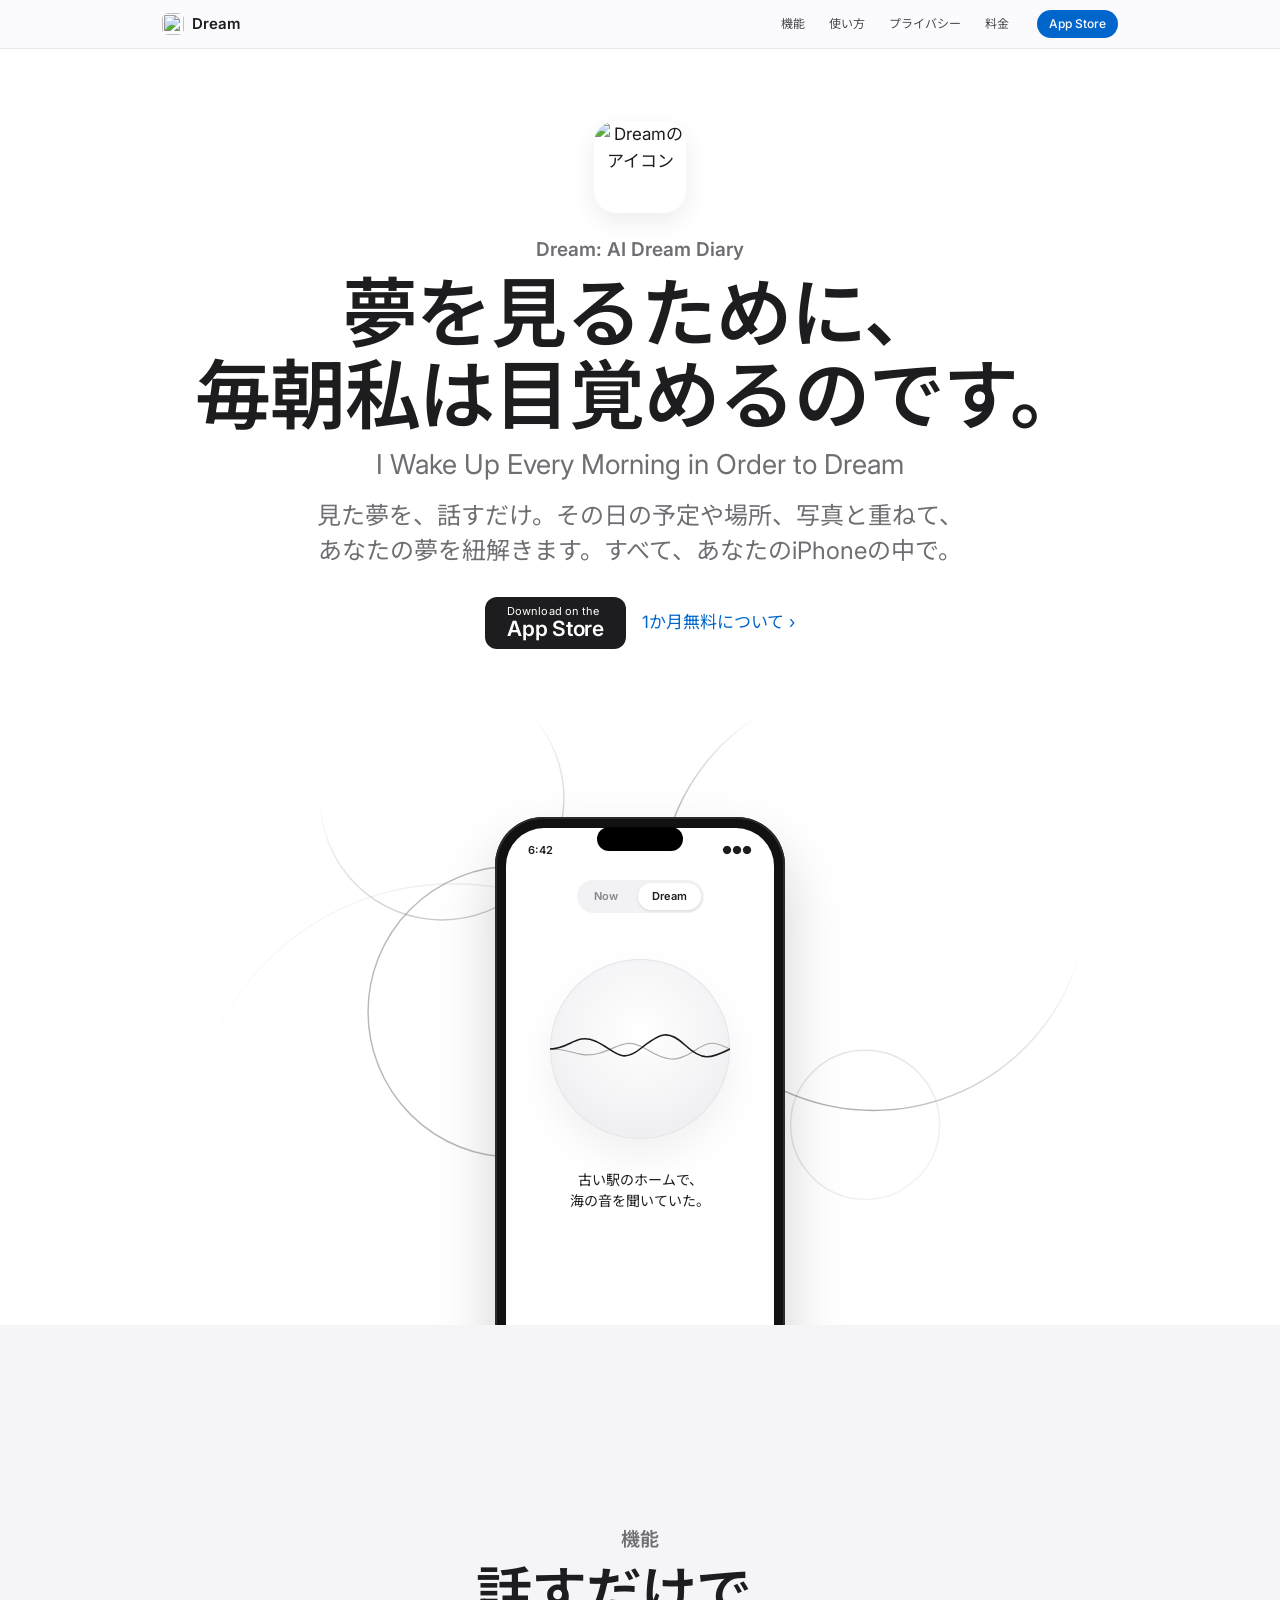
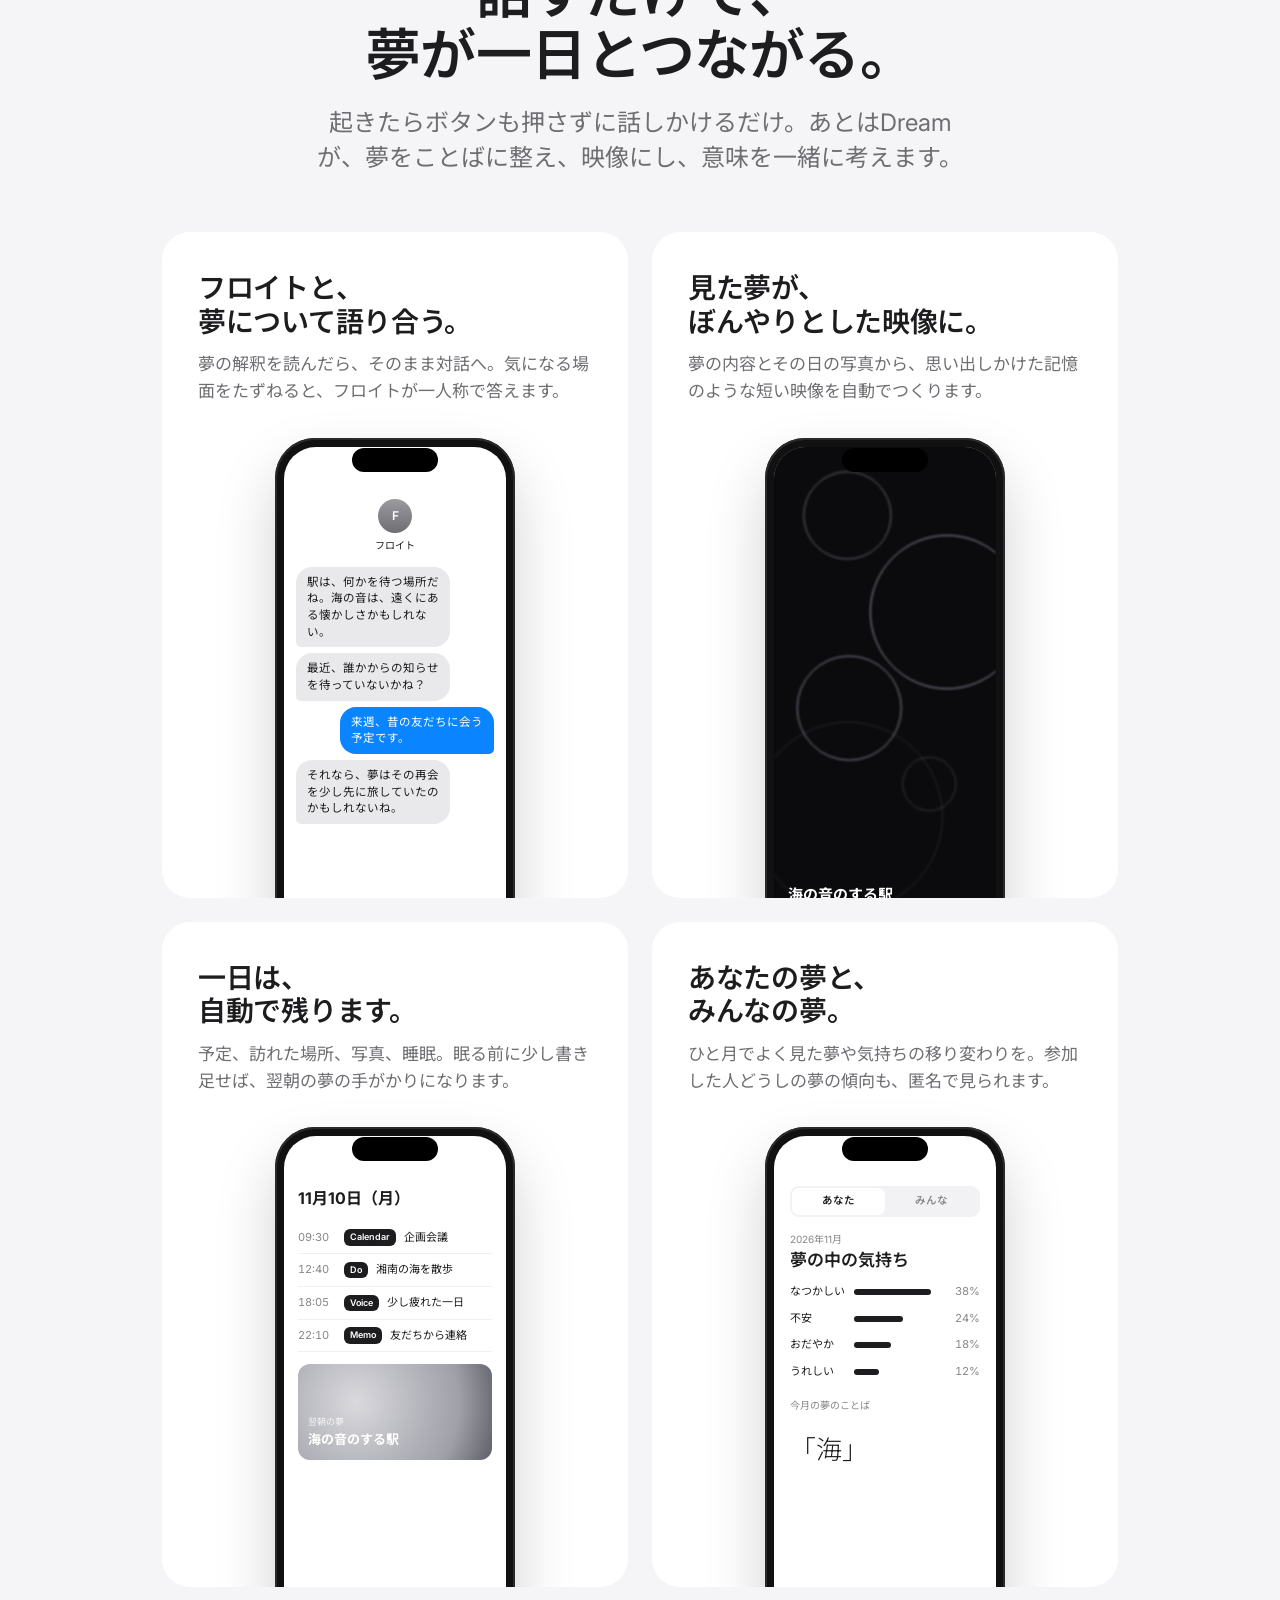
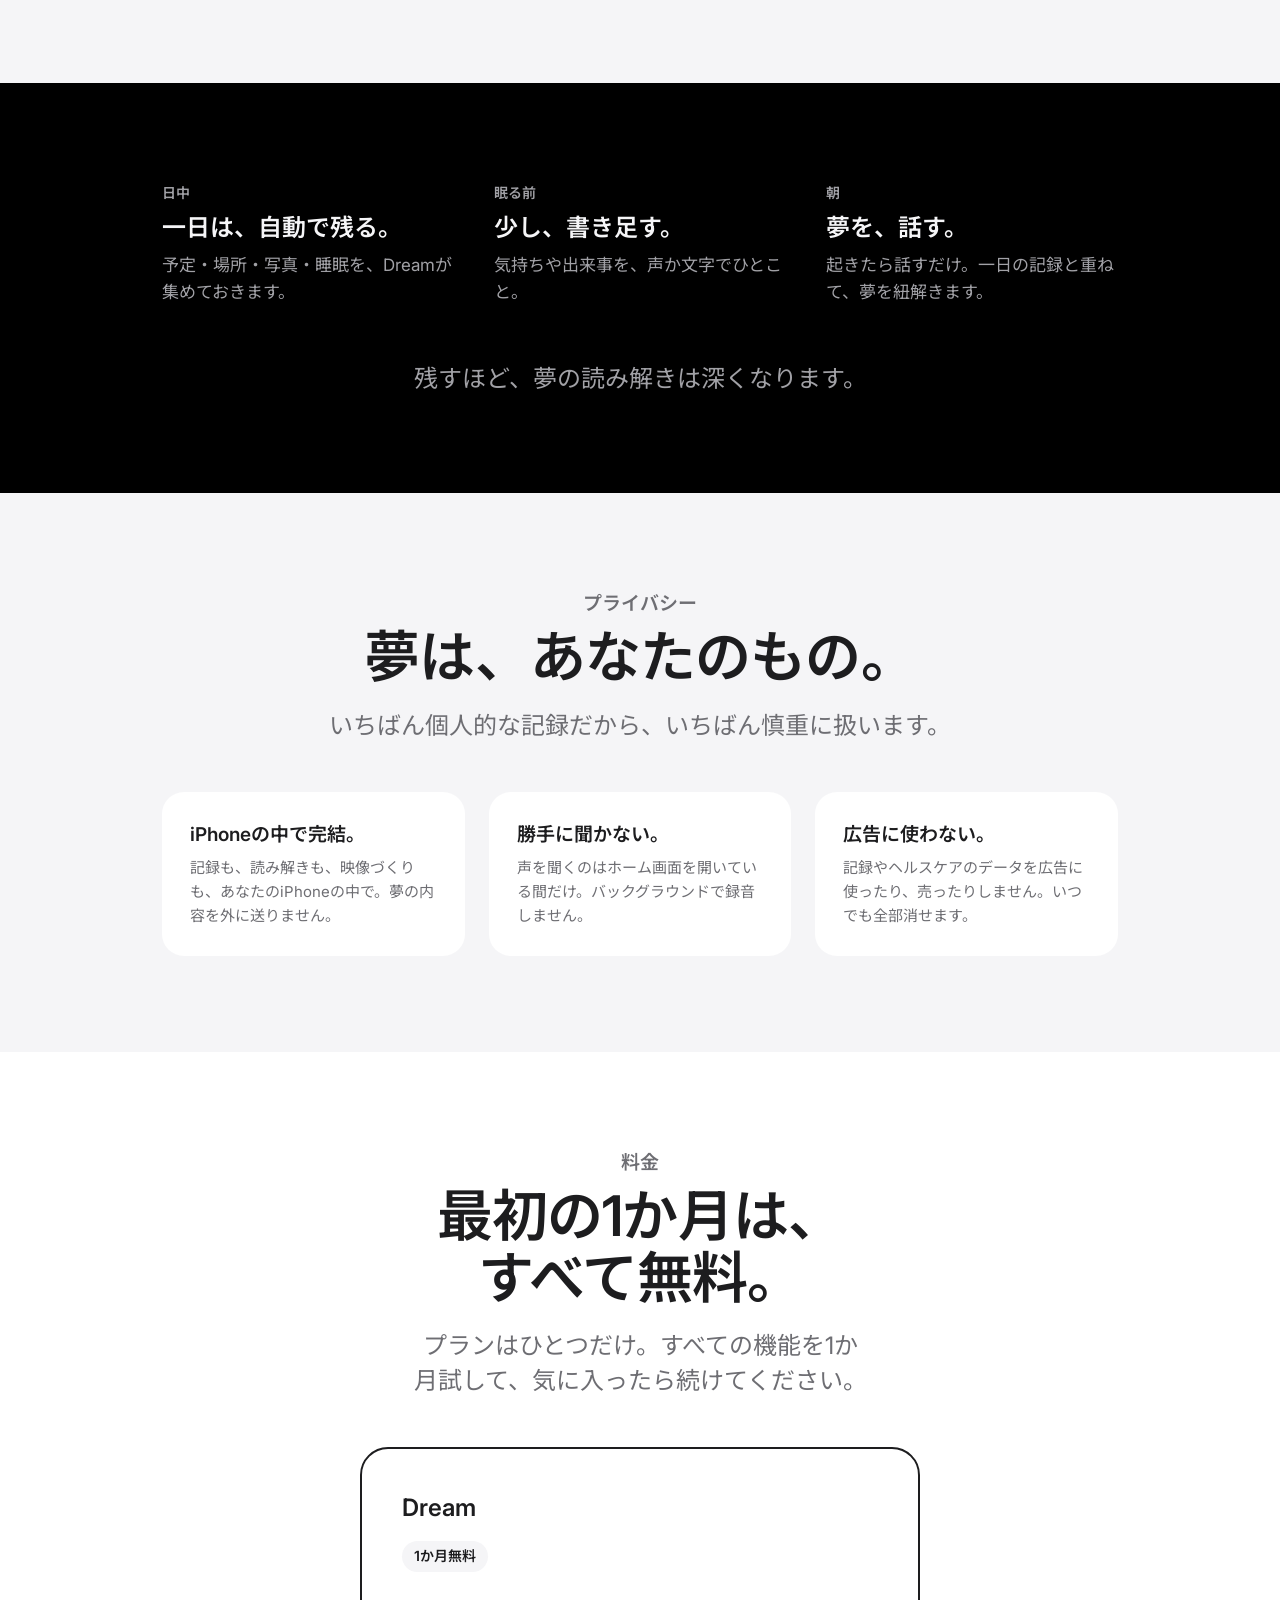
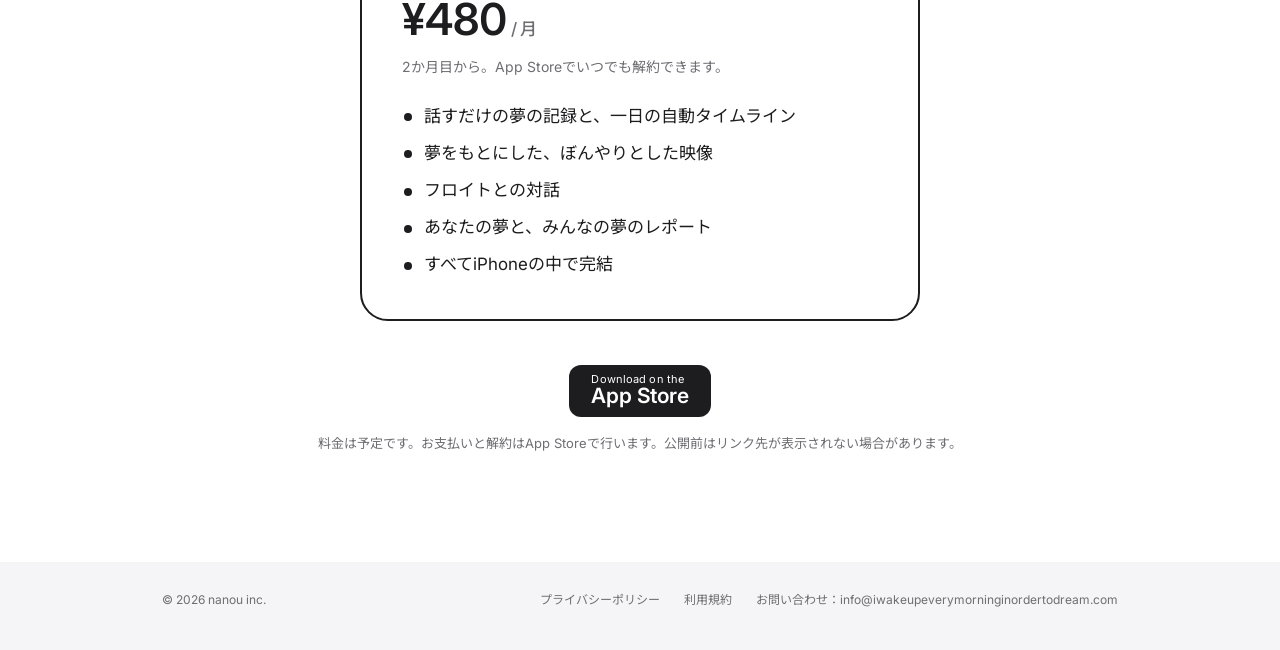
==== site/index.html @ 0a05ccae "Add files via upload" ====
<!doctype html>
<html lang="ja">
<head>
<meta charset="utf-8">
<meta name="viewport" content="width=device-width,initial-scale=1,viewport-fit=cover">
<title>Dream — 夢日記</title>
<meta name="description" content="見た夢を、話すだけ。一日の記録と重ねて、iPhoneの中でその夢を紐解く夢日記。">
<link rel="stylesheet" href="https://fonts.googleapis.com/css2?family=Inter:wght@300;400;500;600;700&family=Noto+Sans+JP:wght@300;400;500;700&display=swap">
<style>
:root{
  --white:#ffffff; --mist:#f5f5f7; --night:#000000; --ink:#1d1d1f; --sub:#6e6e73; --hair:#d2d2d7;
  --link:#0066cc; --night-sub:#a1a1a6;
  --sans:-apple-system,BlinkMacSystemFont,"SF Pro Display","Hiragino Sans","Hiragino Kaku Gothic ProN","Inter","Noto Sans JP",sans-serif;
  color-scheme:light;
}
*{box-sizing:border-box}
html{scroll-behavior:smooth}
body{margin:0;background:var(--white);color:var(--ink);font-family:var(--sans);font-size:17px;line-height:1.6;-webkit-font-smoothing:antialiased}
@media (prefers-reduced-motion:reduce){html{scroll-behavior:auto}*{animation:none!important;transition:none!important}}
a{color:var(--link);text-decoration:none}
a:hover{text-decoration:underline}
a:focus-visible{outline:2px solid var(--link);outline-offset:3px;border-radius:6px}
.wrap{max-width:1000px;margin:0 auto;padding-left:max(22px,env(safe-area-inset-left,0px));padding-right:max(22px,env(safe-area-inset-right,0px))}
.band{padding-block:96px}
.band.mist{background:var(--mist)}
.band.night{background:var(--night);color:#f5f5f7}
.center{text-align:center}
body::before{content:"";position:fixed;inset:0 0 auto;height:env(safe-area-inset-top,0px);z-index:20;background:rgba(251,251,253,.86)}
nav{position:sticky;top:env(safe-area-inset-top,0px);z-index:10;background:rgba(251,251,253,.8);backdrop-filter:saturate(180%) blur(20px);-webkit-backdrop-filter:saturate(180%) blur(20px);border-bottom:1px solid rgba(0,0,0,.08)}
nav .wrap{display:flex;align-items:center;gap:28px;height:48px;font-size:12px}
nav .brand{display:flex;align-items:center;gap:8px;font-weight:600;font-size:15px;color:var(--ink);margin-right:auto}
nav .brand img{width:22px;height:22px;border-radius:6px}
nav .links{display:flex;gap:24px}
nav .links a{color:var(--ink);opacity:.8}
nav .cta{background:var(--link);color:#fff;border-radius:980px;padding:4px 12px;font-weight:500}
nav .cta:hover{text-decoration:none;background:#0077ed}
@media (max-width:640px){nav .links{display:none}}
.eyebrow{font-size:19px;font-weight:600;color:var(--sub);margin:0 0 8px}
.night .eyebrow{color:var(--night-sub)}
h1,h2{font-weight:600;letter-spacing:-.015em;margin:0;text-wrap:balance}
h1{font-size:clamp(42px,7.6vw,76px);line-height:1.07}
h2{font-size:clamp(34px,5.6vw,56px);line-height:1.1}
.lede{font-size:clamp(19px,2.4vw,24px);line-height:1.45;color:var(--sub);max-width:34em;margin:20px auto 0;text-wrap:balance;font-weight:400}
.night .lede{color:var(--night-sub)}
.btns{display:flex;gap:16px;justify-content:center;align-items:center;flex-wrap:wrap;margin-top:28px}
.more::after{content:" ›"}
.store{display:inline-flex;flex-direction:column;justify-content:center;align-items:flex-start;height:52px;padding:0 22px;border-radius:12px;background:var(--ink);color:#fff;font-size:21px;font-weight:600;line-height:1.05;letter-spacing:-.01em}
.store small{font-size:11px;font-weight:400;letter-spacing:.01em}
.store:hover{text-decoration:none;background:#333}
.hero{padding-block:72px 0;overflow:hidden}
.hero .icon{width:92px;height:92px;border-radius:22px;box-shadow:0 8px 24px rgba(0,0,0,.08);margin:0 auto 22px;display:block}
.hero h1 .en{display:block;font-size:.36em;font-weight:400;color:var(--sub);letter-spacing:0;margin-top:14px}
.hero-stage{position:relative;margin:56px auto 0;max-width:900px;height:min(620px,120vw);display:flex;justify-content:center;align-items:flex-end}
.hero-stage canvas{position:absolute;inset:0;width:100%;height:100%;opacity:.55;mask-image:radial-gradient(closest-side,#000 60%,transparent);-webkit-mask-image:radial-gradient(closest-side,#000 60%,transparent)}
.phone{position:relative;width:290px;max-width:78vw;aspect-ratio:9/19.5;background:#111;border-radius:48px;padding:11px;box-shadow:0 30px 60px rgba(0,0,0,.18),inset 0 0 0 2px #2a2a2c}
.phone .screen{position:relative;width:100%;height:100%;border-radius:38px;overflow:hidden;background:#fff;color:#1d1d1f;font-size:12px}
.phone .island{position:absolute;top:10px;left:50%;transform:translateX(-50%);width:86px;height:24px;border-radius:14px;background:#000;z-index:3}
.hero .phone{margin-bottom:-120px}
.stat{position:absolute;top:14px;left:22px;right:22px;display:flex;justify-content:space-between;font-size:11px;font-weight:600;z-index:2}
.home{display:flex;flex-direction:column;align-items:center;height:100%;padding:52px 18px 18px}
.home .pills{display:flex;gap:6px;background:#f2f2f4;border-radius:999px;padding:3px}
.home .pills span{padding:5px 14px;border-radius:999px;font-size:11px;font-weight:600;color:#86868b}
.home .pills span.on{background:#fff;color:#1d1d1f;box-shadow:0 1px 3px rgba(0,0,0,.1)}
.home .orb{margin-top:46px;width:180px;height:180px;border-radius:50%;background:radial-gradient(circle at 50% 40%,#fff 0%,#f4f4f6 55%,#e9e9ee 100%);box-shadow:inset 0 0 0 1px #e5e5ea,0 18px 40px rgba(0,0,0,.06);display:grid;place-items:center;overflow:hidden}
.home .orb svg{width:100%;height:60px}
.home .said{margin-top:30px;font-size:14px;text-align:center;line-height:1.5;min-height:44px}
.home .hint{margin-top:auto;font-size:11px;color:#86868b}
.grid{display:grid;grid-template-columns:repeat(2,minmax(0,1fr));gap:24px;margin-top:56px}
@media (max-width:760px){.grid{grid-template-columns:1fr}}
.tile{background:var(--white);border-radius:28px;padding:40px 36px 0;overflow:hidden;display:flex;flex-direction:column;min-width:0}
.tile h3{font-size:28px;line-height:1.2;font-weight:600;letter-spacing:-.01em;margin:0;text-wrap:balance}
.tile p{color:var(--sub);margin:12px 0 0}
.tile .shot{margin-top:32px;display:flex;justify-content:center;flex:1;align-items:flex-end}
.tile .phone{width:240px;border-radius:40px;padding:9px;margin-bottom:-60px}
.tile .phone .screen{border-radius:32px}
.chat{display:flex;flex-direction:column;gap:6px;padding:52px 12px 12px;height:100%;background:#fff}
.chat .who{display:flex;flex-direction:column;align-items:center;gap:4px;font-size:10px;margin-bottom:8px}
.chat .av{width:34px;height:34px;border-radius:50%;background:linear-gradient(#9a9aa0,#6e6e73);color:#fff;display:grid;place-items:center;font-weight:600;font-size:12px}
.b{max-width:78%;padding:7px 11px;border-radius:16px;font-size:11.5px;line-height:1.45}
.b.in{background:#e9e9eb;align-self:flex-start;border-bottom-left-radius:5px}
.b.out{background:#0a84ff;color:#fff;align-self:flex-end;border-bottom-right-radius:5px}
.film{height:100%;background:#0b0b0d;position:relative}
.film canvas{width:100%;height:100%;display:block;filter:blur(1.2px)}
.film .cap{position:absolute;left:14px;right:14px;bottom:22px;color:#fff}
.film .cap b{display:block;font-size:15px}
.film .cap span{font-size:10px;opacity:.75}
.tl{padding:50px 14px 14px;height:100%;background:#fff;font-size:11px}
.tl h4{margin:0 0 10px;font-size:16px}
.tl .row{display:grid;grid-template-columns:38px auto 1fr;gap:8px;align-items:center;padding:7px 0;border-bottom:1px solid #f0f0f2}
.tl .t{color:#86868b;font-variant-numeric:tabular-nums}
.tl .tag{background:#1d1d1f;color:#fff;border-radius:6px;padding:1px 6px;font-size:9px;font-weight:600}
.tl .dream{margin-top:12px;border-radius:12px;height:96px;background:radial-gradient(circle at 30% 40%,#d9d9de,#9fa0a8 70%,#5e5f66);color:#fff;padding:10px;display:flex;flex-direction:column;justify-content:flex-end}
.tl .dream b{font-size:13px}
.rp{padding:50px 16px 16px;height:100%;background:#fff}
.rp .seg{display:flex;background:#f2f2f4;border-radius:9px;padding:2px;font-size:10.5px;font-weight:600;margin-bottom:14px}
.rp .seg span{flex:1;text-align:center;padding:5px;border-radius:7px;color:#86868b}
.rp .seg span.on{background:#fff;color:#1d1d1f}
.rp .bar{display:grid;grid-template-columns:56px 1fr 30px;gap:8px;align-items:center;margin:9px 0;font-size:11px}
.rp .bar i{display:block;height:6px;border-radius:3px;background:#1d1d1f}
.rp .bar em{font-style:normal;color:#86868b;text-align:right;font-variant-numeric:tabular-nums}
.rp .word{margin-top:16px;font-size:26px;font-weight:300}
.steps{display:grid;grid-template-columns:repeat(3,minmax(0,1fr));gap:40px;text-align:left}
@media (max-width:760px){.steps{grid-template-columns:1fr;gap:28px}}
.step .k{font-size:14px;font-weight:600;color:var(--night-sub)}
.step h3{font-size:24px;font-weight:600;margin:6px 0 8px;line-height:1.3}
.step p{margin:0;color:var(--night-sub)}
.priv{display:grid;grid-template-columns:repeat(3,minmax(0,1fr));gap:24px;margin-top:48px;text-align:left}
@media (max-width:760px){.priv{grid-template-columns:1fr}}
.priv div{background:var(--white);border-radius:22px;padding:28px}
.priv b{display:block;font-size:19px;font-weight:600;margin-bottom:6px}
.priv p{margin:0;color:var(--sub);font-size:15px}
.offer{max-width:560px;margin:48px auto 0;border:2px solid var(--ink);border-radius:28px;padding:40px;text-align:left}
.offer .name{font-size:24px;font-weight:600}
.offer .free{display:inline-block;margin-top:14px;background:var(--mist);border-radius:980px;padding:4px 12px;font-size:14px;font-weight:600}
.offer .yen{font-size:44px;font-weight:600;letter-spacing:-.02em;margin-top:12px;font-variant-numeric:tabular-nums}
.offer .yen small{font-size:17px;font-weight:500;color:var(--sub)}
.offer .note{color:var(--sub);font-size:14px;margin-top:2px}
.offer ul{list-style:none;padding:0;margin:24px 0 0;display:grid;gap:10px}
.offer li{padding-left:22px;position:relative}
.offer li::before{content:"";position:absolute;left:2px;top:.62em;width:8px;height:8px;border-radius:50%;background:var(--ink)}
footer{background:var(--mist);color:var(--sub);font-size:12px;padding-block:28px 40px}
footer .wrap{display:flex;flex-wrap:wrap;gap:12px 24px;align-items:center}
footer a{color:var(--sub)}
footer .copy{margin-right:auto}
</style>
<link rel="icon" href="/icon.svg">
</head>
<body>
<nav aria-label="メイン">
  <div class="wrap">
    <a class="brand" href="#top"><img src="/icon.svg" alt="">Dream</a>
    <div class="links"><a href="#features">機能</a><a href="#how">使い方</a><a href="#privacy">プライバシー</a><a href="#price">料金</a></div>
    <a class="cta" href="https://apps.apple.com/jp/app/id6832931985" target="_blank" rel="noopener">App Store</a>
  </div>
</nav>
<main id="top">
  <section class="band hero center">
    <div class="wrap">
      <img class="icon" src="/icon.svg" alt="Dreamのアイコン">
      <p class="eyebrow">Dream: AI Dream Diary</p>
      <h1>夢を見るために、<br>毎朝私は目覚めるのです。<span class="en">I Wake Up Every Morning in Order to Dream</span></h1>
      <p class="lede">見た夢を、話すだけ。その日の予定や場所、写真と重ねて、あなたの夢を紐解きます。すべて、あなたのiPhoneの中で。</p>
      <div class="btns"><a class="store" href="https://apps.apple.com/jp/app/id6832931985" target="_blank" rel="noopener"><small>Download on the</small>App Store</a><a class="more" href="#price">1か月無料について</a></div>
    </div>
    <div class="hero-stage">
      <canvas class="bloom" aria-hidden="true"></canvas>
      <div class="phone">
        <div class="island"></div>
        <div class="screen">
          <div class="stat"><span>6:42</span><span>●●●</span></div>
          <div class="home">
            <div class="pills"><span>Now</span><span class="on">Dream</span></div>
            <div class="orb">
              <svg viewBox="0 0 180 60" preserveAspectRatio="none" aria-hidden="true"><path d="M0 30 C 20 30, 26 14, 45 22 S 70 46, 90 30 S 118 10, 135 26 S 160 40, 180 30" fill="none" stroke="#1d1d1f" stroke-width="1.6"/><path d="M0 30 C 24 30, 30 40, 50 34 S 76 18, 96 30 S 126 44, 144 32 S 166 24, 180 30" fill="none" stroke="#1d1d1f" stroke-opacity=".35" stroke-width="1.2"/></svg>
            </div>
            <div class="said">古い駅のホームで、<br>海の音を聞いていた。</div>
            <div class="hint">話し終えると、自動で記録します</div>
          </div>
        </div>
      </div>
    </div>
  </section>
  <section class="band mist" id="features" style="padding-top:200px">
    <div class="wrap center">
      <p class="eyebrow">機能</p>
      <h2>話すだけで、<br>夢が一日とつながる。</h2>
      <p class="lede">起きたらボタンも押さずに話しかけるだけ。あとはDreamが、夢をことばに整え、映像にし、意味を一緒に考えます。</p>
    </div>
    <div class="wrap">
      <div class="grid">
        <article class="tile">
          <h3>フロイトと、<br>夢について語り合う。</h3>
          <p>夢の解釈を読んだら、そのまま対話へ。気になる場面をたずねると、フロイトが一人称で答えます。</p>
          <div class="shot"><div class="phone"><div class="island"></div><div class="screen">
            <div class="chat">
              <div class="who"><div class="av">F</div>フロイト</div>
              <div class="b in">駅は、何かを待つ場所だね。海の音は、遠くにある懐かしさかもしれない。</div>
              <div class="b in">最近、誰かからの知らせを待っていないかね？</div>
              <div class="b out">来週、昔の友だちに会う予定です。</div>
              <div class="b in">それなら、夢はその再会を少し先に旅していたのかもしれないね。</div>
            </div>
          </div></div></div>
        </article>
        <article class="tile">
          <h3>見た夢が、<br>ぼんやりとした映像に。</h3>
          <p>夢の内容とその日の写真から、思い出しかけた記憶のような短い映像を自動でつくります。</p>
          <div class="shot"><div class="phone"><div class="island"></div><div class="screen">
            <div class="film"><canvas class="bloom" aria-hidden="true"></canvas>
              <div class="cap"><b>海の音のする駅</b><span>11月11日の朝</span></div></div>
          </div></div></div>
        </article>
        <article class="tile">
          <h3>一日は、<br>自動で残ります。</h3>
          <p>予定、訪れた場所、写真、睡眠。眠る前に少し書き足せば、翌朝の夢の手がかりになります。</p>
          <div class="shot"><div class="phone"><div class="island"></div><div class="screen">
            <div class="tl">
              <h4>11月10日（月）</h4>
              <div class="row"><span class="t">09:30</span><span class="tag">Calendar</span><span>企画会議</span></div>
              <div class="row"><span class="t">12:40</span><span class="tag">Do</span><span>湘南の海を散歩</span></div>
              <div class="row"><span class="t">18:05</span><span class="tag">Voice</span><span>少し疲れた一日</span></div>
              <div class="row"><span class="t">22:10</span><span class="tag">Memo</span><span>友だちから連絡</span></div>
              <div class="dream"><span style="font-size:9px;opacity:.8">翌朝の夢</span><b>海の音のする駅</b></div>
            </div>
          </div></div></div>
        </article>
        <article class="tile">
          <h3>あなたの夢と、<br>みんなの夢。</h3>
          <p>ひと月でよく見た夢や気持ちの移り変わりを。参加した人どうしの夢の傾向も、匿名で見られます。</p>
          <div class="shot"><div class="phone"><div class="island"></div><div class="screen">
            <div class="rp">
              <div class="seg"><span class="on">あなた</span><span>みんな</span></div>
              <div style="font-size:10px;color:#86868b">2026年11月</div>
              <div style="font-size:17px;font-weight:600;margin-bottom:8px">夢の中の気持ち</div>
              <div class="bar"><span>なつかしい</span><i style="width:88%"></i><em>38%</em></div>
              <div class="bar"><span>不安</span><i style="width:56%"></i><em>24%</em></div>
              <div class="bar"><span>おだやか</span><i style="width:42%"></i><em>18%</em></div>
              <div class="bar"><span>うれしい</span><i style="width:28%"></i><em>12%</em></div>
              <div style="font-size:10px;color:#86868b;margin-top:16px">今月の夢のことば</div>
              <div class="word">「海」</div>
            </div>
          </div></div></div>
        </article>
      </div>
    </div>
  </section>
  <section class="band night" id="how">
    <div class="wrap center">
      <div class="steps">
        <div class="step"><span class="k">日中</span><h3>一日は、自動で残る。</h3><p>予定・場所・写真・睡眠を、Dreamが集めておきます。</p></div>
        <div class="step"><span class="k">眠る前</span><h3>少し、書き足す。</h3><p>気持ちや出来事を、声か文字でひとこと。</p></div>
        <div class="step"><span class="k">朝</span><h3>夢を、話す。</h3><p>起きたら話すだけ。一日の記録と重ねて、夢を紐解きます。</p></div>
      </div>
      <p class="lede" style="margin-top:56px">残すほど、夢の読み解きは深くなります。</p>
    </div>
  </section>
  <section class="band mist" id="privacy">
    <div class="wrap center">
      <p class="eyebrow">プライバシー</p>
      <h2>夢は、あなたのもの。</h2>
      <p class="lede">いちばん個人的な記録だから、いちばん慎重に扱います。</p>
      <div class="priv">
        <div><b>iPhoneの中で完結。</b><p>記録も、読み解きも、映像づくりも、あなたのiPhoneの中で。夢の内容を外に送りません。</p></div>
        <div><b>勝手に聞かない。</b><p>声を聞くのはホーム画面を開いている間だけ。バックグラウンドで録音しません。</p></div>
        <div><b>広告に使わない。</b><p>記録やヘルスケアのデータを広告に使ったり、売ったりしません。いつでも全部消せます。</p></div>
      </div>
    </div>
  </section>
  <section class="band" id="price">
    <div class="wrap center">
      <p class="eyebrow">料金</p>
      <h2>最初の1か月は、<br>すべて無料。</h2>
      <p class="lede">プランはひとつだけ。すべての機能を1か月試して、気に入ったら続けてください。</p>
      <div class="offer">
        <div class="name">Dream</div>
        <span class="free">1か月無料</span>
        <div class="yen">¥480<small> / 月</small></div>
        <div class="note">2か月目から。App Storeでいつでも解約できます。</div>
        <ul><li>話すだけの夢の記録と、一日の自動タイムライン</li><li>夢をもとにした、ぼんやりとした映像</li><li>フロイトとの対話</li><li>あなたの夢と、みんなの夢のレポート</li><li>すべてiPhoneの中で完結</li></ul>
      </div>
      <div class="btns" style="margin-top:44px"><a class="store" href="https://apps.apple.com/jp/app/id6832931985" target="_blank" rel="noopener"><small>Download on the</small>App Store</a></div>
      <p style="color:var(--sub);font-size:13px;margin-top:16px">料金は予定です。お支払いと解約はApp Storeで行います。公開前はリンク先が表示されない場合があります。</p>
    </div>
  </section>
</main>
<footer>
  <div class="wrap">
    <span class="copy">© 2026 nanou inc.</span>
    <a href="https://yusukesasamura.github.io/dream-privacy/">プライバシーポリシー</a>
    <a href="https://yusukesasamura.github.io/dream-privacy/terms.html">利用規約</a>
    <span>お問い合わせ：info@iwakeupeverymorninginordertodream.com</span>
  </div>
</footer>
<script>
(function(){
  const reduce=matchMedia('(prefers-reduced-motion: reduce)').matches;
  const T=12, K=8, LIFE=T*5/K;
  const slots=[[.28,.12],[.72,.30],[.30,.52],[.70,.70],[.62,.10],[.25,.34],[.75,.52],[.35,.74]];
  document.querySelectorAll('canvas.bloom').forEach((cv,ci)=>{
    const dark=!!cv.closest('.film'); const ctx=cv.getContext('2d');
    const rings=slots.map((p,i)=>({start:i*T/K,x:p[0]+Math.sin(i*7+ci)*.06,y:p[1]+Math.cos(i*5+ci)*.03,r:.20+((i*37)%10)/40,a:.55+((i*13)%10)/35}));
    function size(){const d=devicePixelRatio||1;cv.width=cv.clientWidth*d;cv.height=cv.clientHeight*d;}
    size(); addEventListener('resize',size);
    function draw(now){
      const t=reduce?3:(now/1000)%T, w=cv.width, h=cv.height, s=Math.min(w,h);
      ctx.fillStyle=dark?'#0b0b0d':'#ffffff'; if(dark)ctx.fillRect(0,0,w,h); else ctx.clearRect(0,0,w,h);
      ctx.lineWidth=Math.max(1,s/420);
      for(const r of rings){
        const age=((t-r.start)%T+T)%T; if(age>=LIFE) continue;
        const u=age/LIFE, rad=r.r*s*(.35+.65*(1-Math.pow(1-u,3))), al=r.a*Math.pow(Math.sin(Math.PI*u),1.2);
        ctx.strokeStyle=dark?'rgba(225,222,255,'+al+')':'rgba(29,29,31,'+al+')';
        ctx.beginPath(); ctx.arc(r.x*w,r.y*h,rad,0,Math.PI*2); ctx.stroke();
      }
      if(!reduce) requestAnimationFrame(draw);
    }
    requestAnimationFrame(draw);
  });
})();
</script>
</body>
</html>
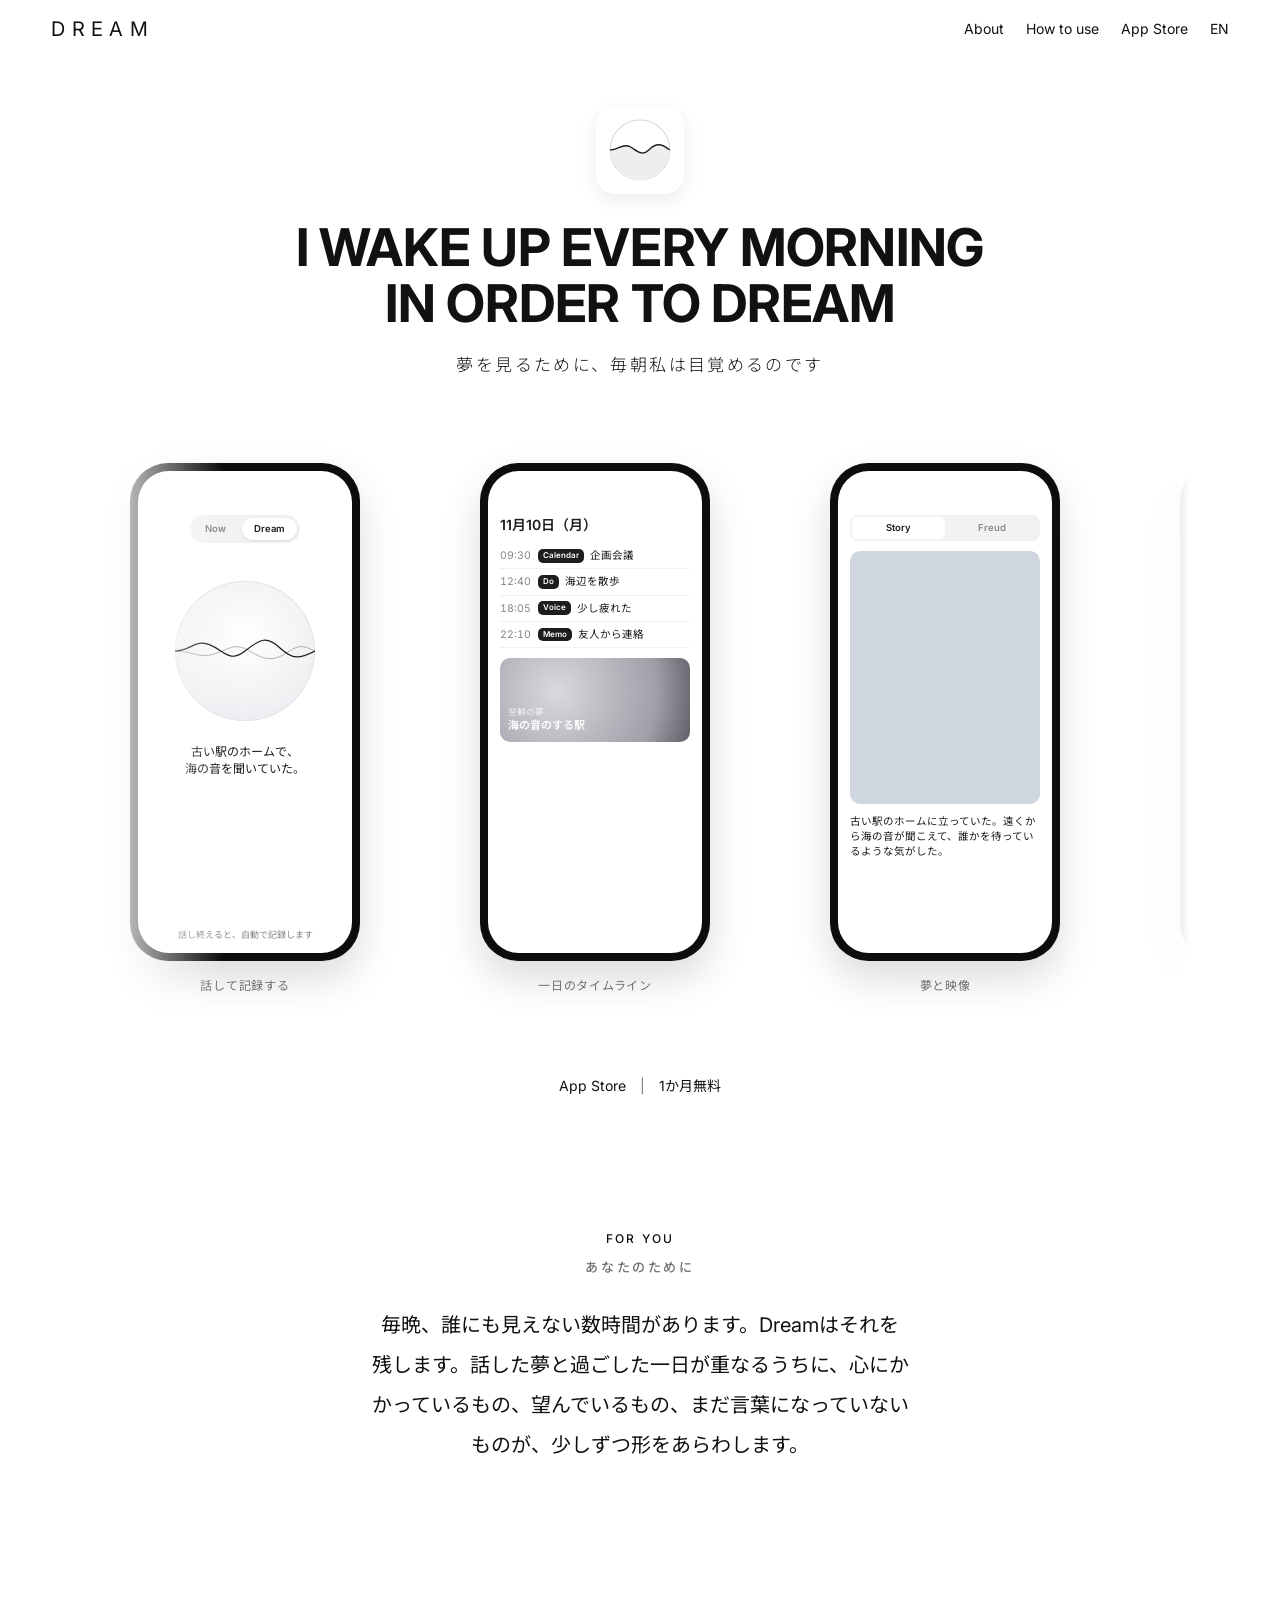
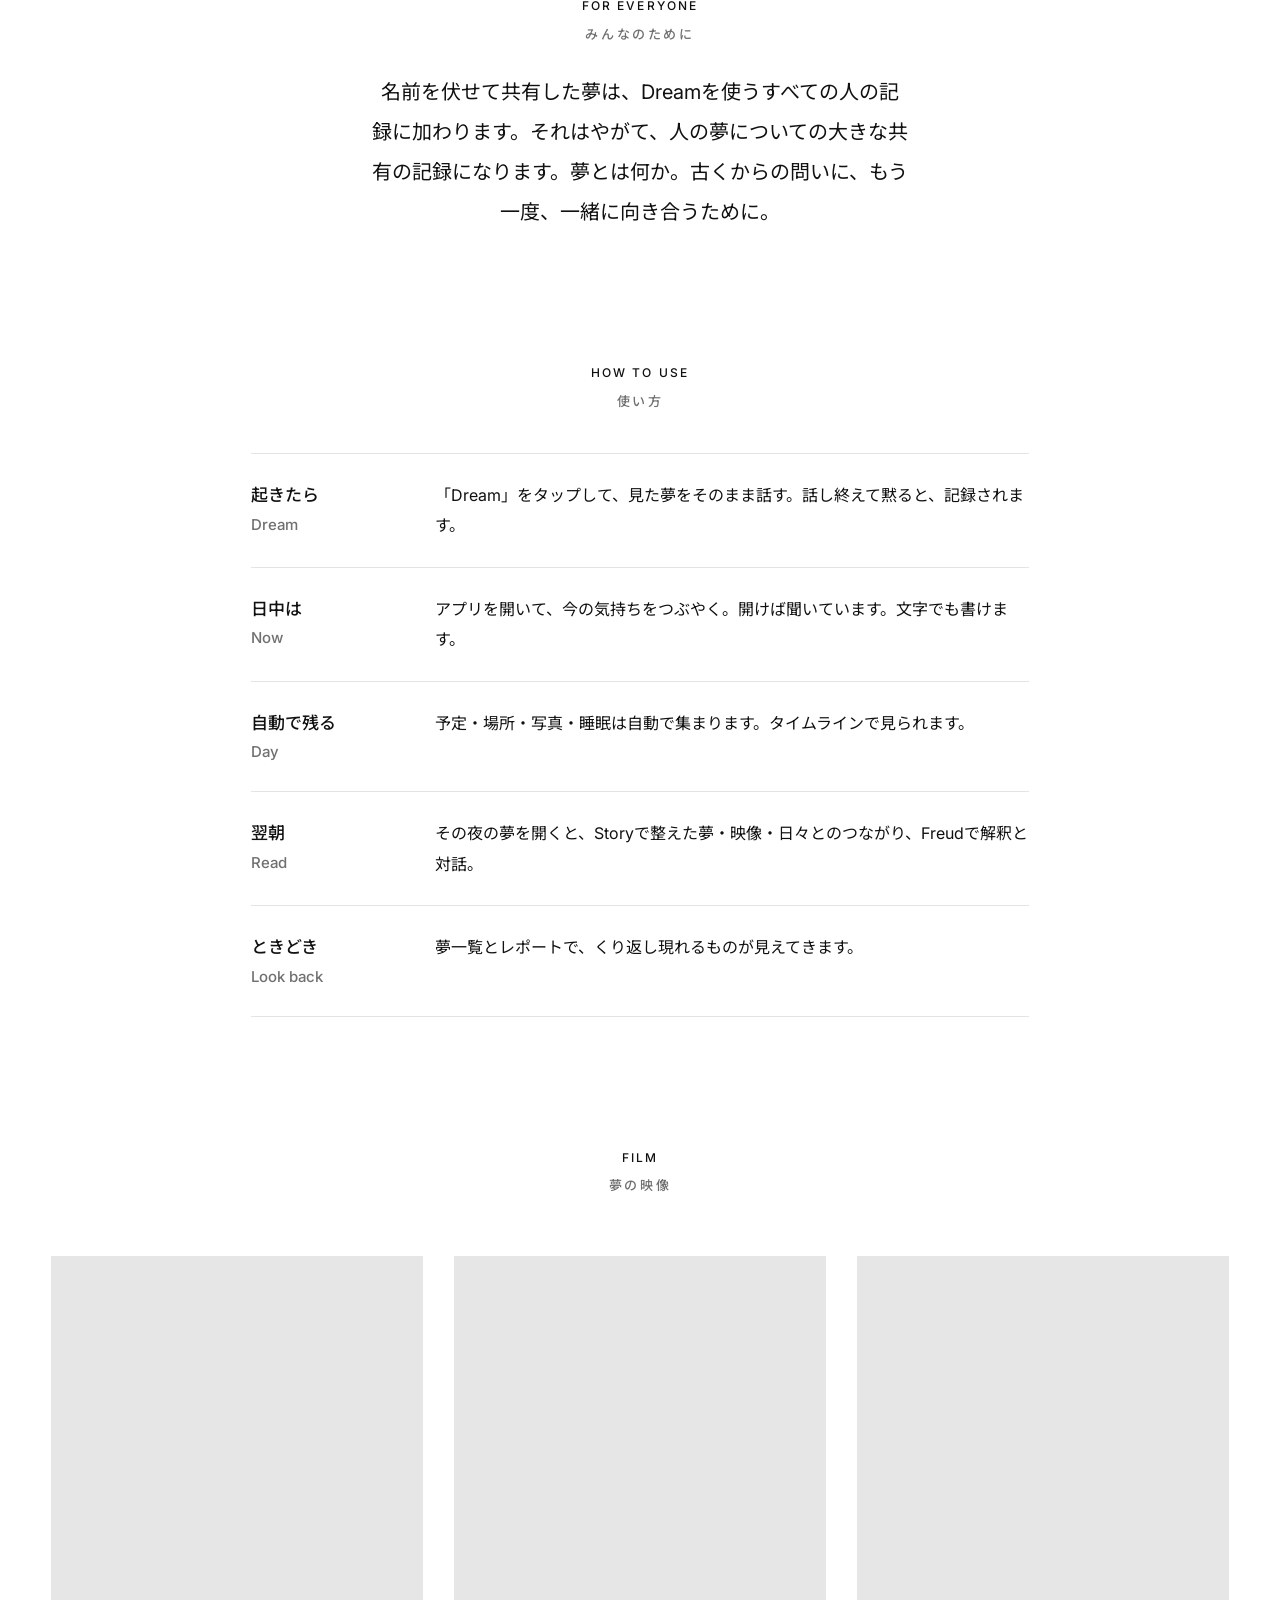
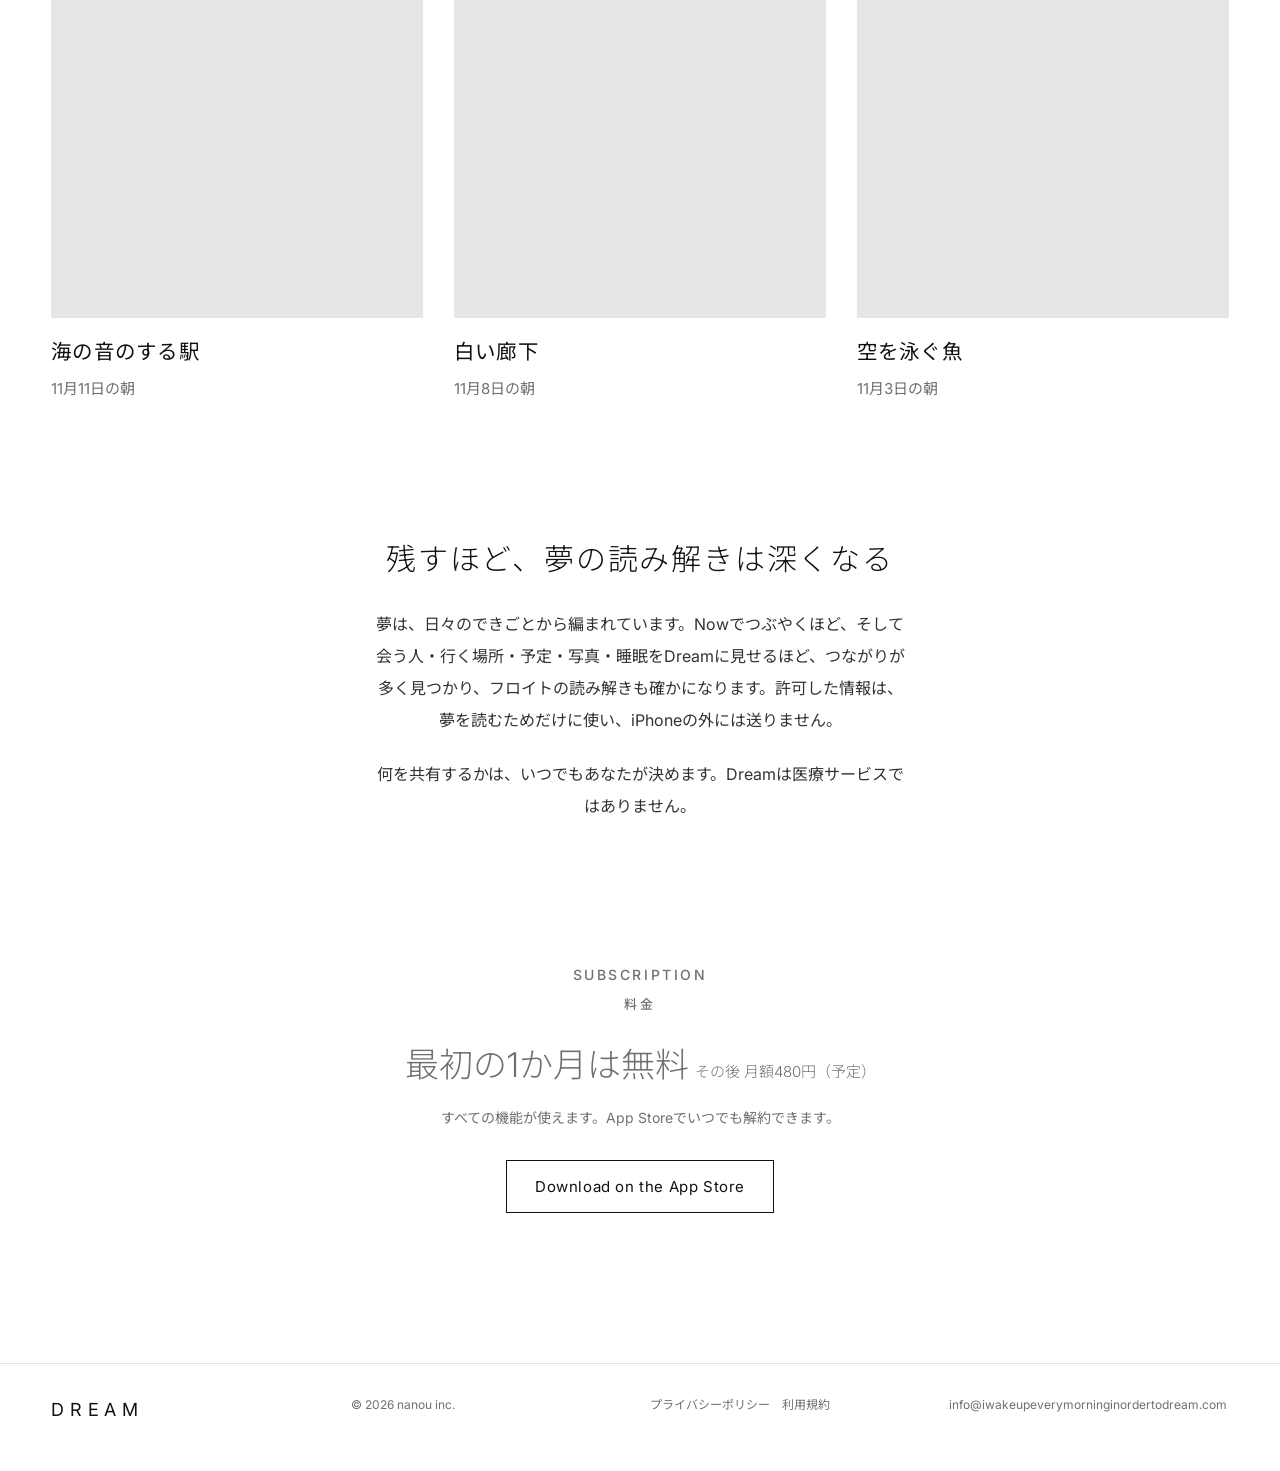
==== commit 724f0261: "Add files via upload" ====
--- a/site/index.html
+++ b/site/index.html
@@ -4,297 +4,79 @@
 <meta charset="utf-8">
 <meta name="viewport" content="width=device-width,initial-scale=1,viewport-fit=cover">
 <title>Dream — 夢日記</title>
-<meta name="description" content="見た夢を、話すだけ。一日の記録と重ねて、iPhoneの中でその夢を紐解く夢日記。">
-<link rel="stylesheet" href="https://fonts.googleapis.com/css2?family=Inter:wght@300;400;500;600;700&family=Noto+Sans+JP:wght@300;400;500;700&display=swap">
-<style>
-:root{
-  --white:#ffffff; --mist:#f5f5f7; --night:#000000; --ink:#1d1d1f; --sub:#6e6e73; --hair:#d2d2d7;
-  --link:#0066cc; --night-sub:#a1a1a6;
-  --sans:-apple-system,BlinkMacSystemFont,"SF Pro Display","Hiragino Sans","Hiragino Kaku Gothic ProN","Inter","Noto Sans JP",sans-serif;
-  color-scheme:light;
-}
-*{box-sizing:border-box}
-html{scroll-behavior:smooth}
-body{margin:0;background:var(--white);color:var(--ink);font-family:var(--sans);font-size:17px;line-height:1.6;-webkit-font-smoothing:antialiased}
-@media (prefers-reduced-motion:reduce){html{scroll-behavior:auto}*{animation:none!important;transition:none!important}}
-a{color:var(--link);text-decoration:none}
-a:hover{text-decoration:underline}
-a:focus-visible{outline:2px solid var(--link);outline-offset:3px;border-radius:6px}
-.wrap{max-width:1000px;margin:0 auto;padding-left:max(22px,env(safe-area-inset-left,0px));padding-right:max(22px,env(safe-area-inset-right,0px))}
-.band{padding-block:96px}
-.band.mist{background:var(--mist)}
-.band.night{background:var(--night);color:#f5f5f7}
-.center{text-align:center}
-body::before{content:"";position:fixed;inset:0 0 auto;height:env(safe-area-inset-top,0px);z-index:20;background:rgba(251,251,253,.86)}
-nav{position:sticky;top:env(safe-area-inset-top,0px);z-index:10;background:rgba(251,251,253,.8);backdrop-filter:saturate(180%) blur(20px);-webkit-backdrop-filter:saturate(180%) blur(20px);border-bottom:1px solid rgba(0,0,0,.08)}
-nav .wrap{display:flex;align-items:center;gap:28px;height:48px;font-size:12px}
-nav .brand{display:flex;align-items:center;gap:8px;font-weight:600;font-size:15px;color:var(--ink);margin-right:auto}
-nav .brand img{width:22px;height:22px;border-radius:6px}
-nav .links{display:flex;gap:24px}
-nav .links a{color:var(--ink);opacity:.8}
-nav .cta{background:var(--link);color:#fff;border-radius:980px;padding:4px 12px;font-weight:500}
-nav .cta:hover{text-decoration:none;background:#0077ed}
-@media (max-width:640px){nav .links{display:none}}
-.eyebrow{font-size:19px;font-weight:600;color:var(--sub);margin:0 0 8px}
-.night .eyebrow{color:var(--night-sub)}
-h1,h2{font-weight:600;letter-spacing:-.015em;margin:0;text-wrap:balance}
-h1{font-size:clamp(42px,7.6vw,76px);line-height:1.07}
-h2{font-size:clamp(34px,5.6vw,56px);line-height:1.1}
-.lede{font-size:clamp(19px,2.4vw,24px);line-height:1.45;color:var(--sub);max-width:34em;margin:20px auto 0;text-wrap:balance;font-weight:400}
-.night .lede{color:var(--night-sub)}
-.btns{display:flex;gap:16px;justify-content:center;align-items:center;flex-wrap:wrap;margin-top:28px}
-.more::after{content:" ›"}
-.store{display:inline-flex;flex-direction:column;justify-content:center;align-items:flex-start;height:52px;padding:0 22px;border-radius:12px;background:var(--ink);color:#fff;font-size:21px;font-weight:600;line-height:1.05;letter-spacing:-.01em}
-.store small{font-size:11px;font-weight:400;letter-spacing:.01em}
-.store:hover{text-decoration:none;background:#333}
-.hero{padding-block:72px 0;overflow:hidden}
-.hero .icon{width:92px;height:92px;border-radius:22px;box-shadow:0 8px 24px rgba(0,0,0,.08);margin:0 auto 22px;display:block}
-.hero h1 .en{display:block;font-size:.36em;font-weight:400;color:var(--sub);letter-spacing:0;margin-top:14px}
-.hero-stage{position:relative;margin:56px auto 0;max-width:900px;height:min(620px,120vw);display:flex;justify-content:center;align-items:flex-end}
-.hero-stage canvas{position:absolute;inset:0;width:100%;height:100%;opacity:.55;mask-image:radial-gradient(closest-side,#000 60%,transparent);-webkit-mask-image:radial-gradient(closest-side,#000 60%,transparent)}
-.phone{position:relative;width:290px;max-width:78vw;aspect-ratio:9/19.5;background:#111;border-radius:48px;padding:11px;box-shadow:0 30px 60px rgba(0,0,0,.18),inset 0 0 0 2px #2a2a2c}
-.phone .screen{position:relative;width:100%;height:100%;border-radius:38px;overflow:hidden;background:#fff;color:#1d1d1f;font-size:12px}
-.phone .island{position:absolute;top:10px;left:50%;transform:translateX(-50%);width:86px;height:24px;border-radius:14px;background:#000;z-index:3}
-.hero .phone{margin-bottom:-120px}
-.stat{position:absolute;top:14px;left:22px;right:22px;display:flex;justify-content:space-between;font-size:11px;font-weight:600;z-index:2}
-.home{display:flex;flex-direction:column;align-items:center;height:100%;padding:52px 18px 18px}
-.home .pills{display:flex;gap:6px;background:#f2f2f4;border-radius:999px;padding:3px}
-.home .pills span{padding:5px 14px;border-radius:999px;font-size:11px;font-weight:600;color:#86868b}
-.home .pills span.on{background:#fff;color:#1d1d1f;box-shadow:0 1px 3px rgba(0,0,0,.1)}
-.home .orb{margin-top:46px;width:180px;height:180px;border-radius:50%;background:radial-gradient(circle at 50% 40%,#fff 0%,#f4f4f6 55%,#e9e9ee 100%);box-shadow:inset 0 0 0 1px #e5e5ea,0 18px 40px rgba(0,0,0,.06);display:grid;place-items:center;overflow:hidden}
-.home .orb svg{width:100%;height:60px}
-.home .said{margin-top:30px;font-size:14px;text-align:center;line-height:1.5;min-height:44px}
-.home .hint{margin-top:auto;font-size:11px;color:#86868b}
-.grid{display:grid;grid-template-columns:repeat(2,minmax(0,1fr));gap:24px;margin-top:56px}
-@media (max-width:760px){.grid{grid-template-columns:1fr}}
-.tile{background:var(--white);border-radius:28px;padding:40px 36px 0;overflow:hidden;display:flex;flex-direction:column;min-width:0}
-.tile h3{font-size:28px;line-height:1.2;font-weight:600;letter-spacing:-.01em;margin:0;text-wrap:balance}
-.tile p{color:var(--sub);margin:12px 0 0}
-.tile .shot{margin-top:32px;display:flex;justify-content:center;flex:1;align-items:flex-end}
-.tile .phone{width:240px;border-radius:40px;padding:9px;margin-bottom:-60px}
-.tile .phone .screen{border-radius:32px}
-.chat{display:flex;flex-direction:column;gap:6px;padding:52px 12px 12px;height:100%;background:#fff}
-.chat .who{display:flex;flex-direction:column;align-items:center;gap:4px;font-size:10px;margin-bottom:8px}
-.chat .av{width:34px;height:34px;border-radius:50%;background:linear-gradient(#9a9aa0,#6e6e73);color:#fff;display:grid;place-items:center;font-weight:600;font-size:12px}
-.b{max-width:78%;padding:7px 11px;border-radius:16px;font-size:11.5px;line-height:1.45}
-.b.in{background:#e9e9eb;align-self:flex-start;border-bottom-left-radius:5px}
-.b.out{background:#0a84ff;color:#fff;align-self:flex-end;border-bottom-right-radius:5px}
-.film{height:100%;background:#0b0b0d;position:relative}
-.film canvas{width:100%;height:100%;display:block;filter:blur(1.2px)}
-.film .cap{position:absolute;left:14px;right:14px;bottom:22px;color:#fff}
-.film .cap b{display:block;font-size:15px}
-.film .cap span{font-size:10px;opacity:.75}
-.tl{padding:50px 14px 14px;height:100%;background:#fff;font-size:11px}
-.tl h4{margin:0 0 10px;font-size:16px}
-.tl .row{display:grid;grid-template-columns:38px auto 1fr;gap:8px;align-items:center;padding:7px 0;border-bottom:1px solid #f0f0f2}
-.tl .t{color:#86868b;font-variant-numeric:tabular-nums}
-.tl .tag{background:#1d1d1f;color:#fff;border-radius:6px;padding:1px 6px;font-size:9px;font-weight:600}
-.tl .dream{margin-top:12px;border-radius:12px;height:96px;background:radial-gradient(circle at 30% 40%,#d9d9de,#9fa0a8 70%,#5e5f66);color:#fff;padding:10px;display:flex;flex-direction:column;justify-content:flex-end}
-.tl .dream b{font-size:13px}
-.rp{padding:50px 16px 16px;height:100%;background:#fff}
-.rp .seg{display:flex;background:#f2f2f4;border-radius:9px;padding:2px;font-size:10.5px;font-weight:600;margin-bottom:14px}
-.rp .seg span{flex:1;text-align:center;padding:5px;border-radius:7px;color:#86868b}
-.rp .seg span.on{background:#fff;color:#1d1d1f}
-.rp .bar{display:grid;grid-template-columns:56px 1fr 30px;gap:8px;align-items:center;margin:9px 0;font-size:11px}
-.rp .bar i{display:block;height:6px;border-radius:3px;background:#1d1d1f}
-.rp .bar em{font-style:normal;color:#86868b;text-align:right;font-variant-numeric:tabular-nums}
-.rp .word{margin-top:16px;font-size:26px;font-weight:300}
-.steps{display:grid;grid-template-columns:repeat(3,minmax(0,1fr));gap:40px;text-align:left}
-@media (max-width:760px){.steps{grid-template-columns:1fr;gap:28px}}
-.step .k{font-size:14px;font-weight:600;color:var(--night-sub)}
-.step h3{font-size:24px;font-weight:600;margin:6px 0 8px;line-height:1.3}
-.step p{margin:0;color:var(--night-sub)}
-.priv{display:grid;grid-template-columns:repeat(3,minmax(0,1fr));gap:24px;margin-top:48px;text-align:left}
-@media (max-width:760px){.priv{grid-template-columns:1fr}}
-.priv div{background:var(--white);border-radius:22px;padding:28px}
-.priv b{display:block;font-size:19px;font-weight:600;margin-bottom:6px}
-.priv p{margin:0;color:var(--sub);font-size:15px}
-.offer{max-width:560px;margin:48px auto 0;border:2px solid var(--ink);border-radius:28px;padding:40px;text-align:left}
-.offer .name{font-size:24px;font-weight:600}
-.offer .free{display:inline-block;margin-top:14px;background:var(--mist);border-radius:980px;padding:4px 12px;font-size:14px;font-weight:600}
-.offer .yen{font-size:44px;font-weight:600;letter-spacing:-.02em;margin-top:12px;font-variant-numeric:tabular-nums}
-.offer .yen small{font-size:17px;font-weight:500;color:var(--sub)}
-.offer .note{color:var(--sub);font-size:14px;margin-top:2px}
-.offer ul{list-style:none;padding:0;margin:24px 0 0;display:grid;gap:10px}
-.offer li{padding-left:22px;position:relative}
-.offer li::before{content:"";position:absolute;left:2px;top:.62em;width:8px;height:8px;border-radius:50%;background:var(--ink)}
-footer{background:var(--mist);color:var(--sub);font-size:12px;padding-block:28px 40px}
-footer .wrap{display:flex;flex-wrap:wrap;gap:12px 24px;align-items:center}
-footer a{color:var(--sub)}
-footer .copy{margin-right:auto}
-</style>
-<link rel="icon" href="/icon.svg">
+<meta name="description" content="見た夢を声で残す夢日記。話した夢と過ごした一日が重なるうちに、まだ言葉になっていないものが少しずつ形をあらわします。">
+<link rel="stylesheet" href="https://fonts.googleapis.com/css2?family=Inter:wght@300;400;500;700&family=Noto+Sans+JP:wght@300;400;500;700&display=swap">
+<link rel="stylesheet" href="style.css">
+<link rel="icon" href="icon.svg">
 </head>
 <body>
-<nav aria-label="メイン">
-  <div class="wrap">
-    <a class="brand" href="#top"><img src="/icon.svg" alt="">Dream</a>
-    <div class="links"><a href="#features">機能</a><a href="#how">使い方</a><a href="#privacy">プライバシー</a><a href="#price">料金</a></div>
-    <a class="cta" href="https://apps.apple.com/jp/app/id6832931985" target="_blank" rel="noopener">App Store</a>
-  </div>
-</nav>
+<header class="pad">
+  <a class="mark" href="#top">DREAM</a>
+  <nav aria-label="メイン"><a class="opt" href="#about">About</a><a class="opt" href="#how">How to use</a><a href="https://apps.apple.com/jp/app/id6832931985" target="_blank" rel="noopener">App Store</a><a href="en.html" lang="en">EN</a></nav>
+</header>
+
 <main id="top">
-  <section class="band hero center">
-    <div class="wrap">
-      <img class="icon" src="/icon.svg" alt="Dreamのアイコン">
-      <p class="eyebrow">Dream: AI Dream Diary</p>
-      <h1>夢を見るために、<br>毎朝私は目覚めるのです。<span class="en">I Wake Up Every Morning in Order to Dream</span></h1>
-      <p class="lede">見た夢を、話すだけ。その日の予定や場所、写真と重ねて、あなたの夢を紐解きます。すべて、あなたのiPhoneの中で。</p>
-      <div class="btns"><a class="store" href="https://apps.apple.com/jp/app/id6832931985" target="_blank" rel="noopener"><small>Download on the</small>App Store</a><a class="more" href="#price">1か月無料について</a></div>
-    </div>
-    <div class="hero-stage">
-      <canvas class="bloom" aria-hidden="true"></canvas>
-      <div class="phone">
-        <div class="island"></div>
-        <div class="screen">
-          <div class="stat"><span>6:42</span><span>●●●</span></div>
-          <div class="home">
-            <div class="pills"><span>Now</span><span class="on">Dream</span></div>
-            <div class="orb">
-              <svg viewBox="0 0 180 60" preserveAspectRatio="none" aria-hidden="true"><path d="M0 30 C 20 30, 26 14, 45 22 S 70 46, 90 30 S 118 10, 135 26 S 160 40, 180 30" fill="none" stroke="#1d1d1f" stroke-width="1.6"/><path d="M0 30 C 24 30, 30 40, 50 34 S 76 18, 96 30 S 126 44, 144 32 S 166 24, 180 30" fill="none" stroke="#1d1d1f" stroke-opacity=".35" stroke-width="1.2"/></svg>
-            </div>
-            <div class="said">古い駅のホームで、<br>海の音を聞いていた。</div>
-            <div class="hint">話し終えると、自動で記録します</div>
-          </div>
-        </div>
-      </div>
-    </div>
+  <section class="masthead pad">
+    <img class="app-icon" src="icon.svg" alt="Dream">
+    <h1 class="issue">I Wake Up Every Morning<br>in Order to Dream</h1>
+    <p class="ja-title">夢を見るために、毎朝私は目覚めるのです</p>
+    <div class="slider" aria-label="アプリの画面"><div class="track"><figure class="shot"><div class="phone"><div class="island"></div><div class="screen"><div class="home"><div class="pills"><span>Now</span><span class="on">Dream</span></div><div class="orb"><svg viewBox="0 0 180 60" preserveAspectRatio="none" aria-hidden="true"><path d="M0 30 C 20 30, 26 14, 45 22 S 70 46, 90 30 S 118 10, 135 26 S 160 40, 180 30" fill="none" stroke="#1d1d1f" stroke-width="1.6"/><path d="M0 30 C 24 30, 30 40, 50 34 S 76 18, 96 30 S 126 44, 144 32 S 166 24, 180 30" fill="none" stroke="#1d1d1f" stroke-opacity=".35" stroke-width="1.2"/></svg></div><div class="said">古い駅のホームで、<br>海の音を聞いていた。</div><div class="hint">話し終えると、自動で記録します</div></div></div></div><figcaption>話して記録する</figcaption></figure>
+<figure class="shot"><div class="phone"><div class="island"></div><div class="screen"><div class="pad-s"><h4>11月10日（月）</h4><div class="tlr"><span class="t">09:30</span><span class="k">Calendar</span><span>企画会議</span></div><div class="tlr"><span class="t">12:40</span><span class="k">Do</span><span>海辺を散歩</span></div><div class="tlr"><span class="t">18:05</span><span class="k">Voice</span><span>少し疲れた</span></div><div class="tlr"><span class="t">22:10</span><span class="k">Memo</span><span>友人から連絡</span></div><div class="dreamcard"><span style="font-size:8.5px;opacity:.8;font-weight:400">翌朝の夢</span>海の音のする駅</div></div></div></div><figcaption>一日のタイムライン</figcaption></figure>
+<figure class="shot"><div class="phone"><div class="island"></div><div class="screen"><div class="pad-s"><div class="seg"><span class="on">Story</span><span>Freud</span></div><div class="film-in"><video src="station.mp4" autoplay muted loop playsinline aria-hidden="true"></video></div><p style="margin:10px 0 0;font-size:10.5px">古い駅のホームに立っていた。遠くから海の音が聞こえて、誰かを待っているような気がした。</p></div></div></div><figcaption>夢と映像</figcaption></figure>
+<figure class="shot"><div class="phone"><div class="island"></div><div class="screen"><div class="pad-s"><div class="who"><div class="av">F</div>フロイト</div><div class="b in">駅は、何かを待つ場所だね。海の音は、遠くにある懐かしさかもしれない。</div><div class="b in">最近、誰かからの知らせを待っていないかね？</div><div class="b out">来週、昔の友だちに会います。</div><div class="b in">それなら、夢はその再会を少し先に旅していたのかもしれないね。</div></div></div></div><figcaption>フロイトとの対話</figcaption></figure>
+<figure class="shot"><div class="phone"><div class="island"></div><div class="screen"><div class="pad-s"><div class="seg"><span class="on">あなた</span><span>みんな</span></div><div style="font-size:9px;color:#86868b">2026年11月</div><div style="font-size:14px;font-weight:600;margin-bottom:6px">夢の中の気持ち</div><div class="bar"><span>なつかしい</span><i style="width:88%"></i><em>38%</em></div><div class="bar"><span>不安</span><i style="width:56%"></i><em>24%</em></div><div class="bar"><span>おだやか</span><i style="width:42%"></i><em>18%</em></div><div class="bar"><span>うれしい</span><i style="width:28%"></i><em>12%</em></div><div style="font-size:9px;color:#86868b;margin-top:14px">今月の夢のことば</div><div style="font-size:24px;font-weight:300">「海」</div></div></div></div><figcaption>レポート</figcaption></figure></div></div>
+    <div class="links"><a href="https://apps.apple.com/jp/app/id6832931985" target="_blank" rel="noopener">App Store</a><span>|</span><a href="#price">1か月無料</a></div>
   </section>
-  <section class="band mist" id="features" style="padding-top:200px">
-    <div class="wrap center">
-      <p class="eyebrow">機能</p>
-      <h2>話すだけで、<br>夢が一日とつながる。</h2>
-      <p class="lede">起きたらボタンも押さずに話しかけるだけ。あとはDreamが、夢をことばに整え、映像にし、意味を一緒に考えます。</p>
-    </div>
-    <div class="wrap">
-      <div class="grid">
-        <article class="tile">
-          <h3>フロイトと、<br>夢について語り合う。</h3>
-          <p>夢の解釈を読んだら、そのまま対話へ。気になる場面をたずねると、フロイトが一人称で答えます。</p>
-          <div class="shot"><div class="phone"><div class="island"></div><div class="screen">
-            <div class="chat">
-              <div class="who"><div class="av">F</div>フロイト</div>
-              <div class="b in">駅は、何かを待つ場所だね。海の音は、遠くにある懐かしさかもしれない。</div>
-              <div class="b in">最近、誰かからの知らせを待っていないかね？</div>
-              <div class="b out">来週、昔の友だちに会う予定です。</div>
-              <div class="b in">それなら、夢はその再会を少し先に旅していたのかもしれないね。</div>
-            </div>
-          </div></div></div>
-        </article>
-        <article class="tile">
-          <h3>見た夢が、<br>ぼんやりとした映像に。</h3>
-          <p>夢の内容とその日の写真から、思い出しかけた記憶のような短い映像を自動でつくります。</p>
-          <div class="shot"><div class="phone"><div class="island"></div><div class="screen">
-            <div class="film"><canvas class="bloom" aria-hidden="true"></canvas>
-              <div class="cap"><b>海の音のする駅</b><span>11月11日の朝</span></div></div>
-          </div></div></div>
-        </article>
-        <article class="tile">
-          <h3>一日は、<br>自動で残ります。</h3>
-          <p>予定、訪れた場所、写真、睡眠。眠る前に少し書き足せば、翌朝の夢の手がかりになります。</p>
-          <div class="shot"><div class="phone"><div class="island"></div><div class="screen">
-            <div class="tl">
-              <h4>11月10日（月）</h4>
-              <div class="row"><span class="t">09:30</span><span class="tag">Calendar</span><span>企画会議</span></div>
-              <div class="row"><span class="t">12:40</span><span class="tag">Do</span><span>湘南の海を散歩</span></div>
-              <div class="row"><span class="t">18:05</span><span class="tag">Voice</span><span>少し疲れた一日</span></div>
-              <div class="row"><span class="t">22:10</span><span class="tag">Memo</span><span>友だちから連絡</span></div>
-              <div class="dream"><span style="font-size:9px;opacity:.8">翌朝の夢</span><b>海の音のする駅</b></div>
-            </div>
-          </div></div></div>
-        </article>
-        <article class="tile">
-          <h3>あなたの夢と、<br>みんなの夢。</h3>
-          <p>ひと月でよく見た夢や気持ちの移り変わりを。参加した人どうしの夢の傾向も、匿名で見られます。</p>
-          <div class="shot"><div class="phone"><div class="island"></div><div class="screen">
-            <div class="rp">
-              <div class="seg"><span class="on">あなた</span><span>みんな</span></div>
-              <div style="font-size:10px;color:#86868b">2026年11月</div>
-              <div style="font-size:17px;font-weight:600;margin-bottom:8px">夢の中の気持ち</div>
-              <div class="bar"><span>なつかしい</span><i style="width:88%"></i><em>38%</em></div>
-              <div class="bar"><span>不安</span><i style="width:56%"></i><em>24%</em></div>
-              <div class="bar"><span>おだやか</span><i style="width:42%"></i><em>18%</em></div>
-              <div class="bar"><span>うれしい</span><i style="width:28%"></i><em>12%</em></div>
-              <div style="font-size:10px;color:#86868b;margin-top:16px">今月の夢のことば</div>
-              <div class="word">「海」</div>
-            </div>
-          </div></div></div>
-        </article>
-      </div>
-    </div>
+
+  <section class="essay pad" id="about">
+    <p class="kicker">For you<small>あなたのために</small></p>
+    <p class="body">毎晩、誰にも見えない数時間があります。Dreamはそれを残します。話した夢と過ごした一日が重なるうちに、心にかかっているもの、望んでいるもの、まだ言葉になっていないものが、少しずつ形をあらわします。</p>
   </section>
-  <section class="band night" id="how">
-    <div class="wrap center">
-      <div class="steps">
-        <div class="step"><span class="k">日中</span><h3>一日は、自動で残る。</h3><p>予定・場所・写真・睡眠を、Dreamが集めておきます。</p></div>
-        <div class="step"><span class="k">眠る前</span><h3>少し、書き足す。</h3><p>気持ちや出来事を、声か文字でひとこと。</p></div>
-        <div class="step"><span class="k">朝</span><h3>夢を、話す。</h3><p>起きたら話すだけ。一日の記録と重ねて、夢を紐解きます。</p></div>
-      </div>
-      <p class="lede" style="margin-top:56px">残すほど、夢の読み解きは深くなります。</p>
-    </div>
+
+
+
+
+  <section class="essay pad">
+    <p class="kicker">For everyone<small>みんなのために</small></p>
+    <p class="body">名前を伏せて共有した夢は、Dreamを使うすべての人の記録に加わります。それはやがて、人の夢についての大きな共有の記録になります。夢とは何か。古くからの問いに、もう一度、一緒に向き合うために。</p>
   </section>
-  <section class="band mist" id="privacy">
-    <div class="wrap center">
-      <p class="eyebrow">プライバシー</p>
-      <h2>夢は、あなたのもの。</h2>
-      <p class="lede">いちばん個人的な記録だから、いちばん慎重に扱います。</p>
-      <div class="priv">
-        <div><b>iPhoneの中で完結。</b><p>記録も、読み解きも、映像づくりも、あなたのiPhoneの中で。夢の内容を外に送りません。</p></div>
-        <div><b>勝手に聞かない。</b><p>声を聞くのはホーム画面を開いている間だけ。バックグラウンドで録音しません。</p></div>
-        <div><b>広告に使わない。</b><p>記録やヘルスケアのデータを広告に使ったり、売ったりしません。いつでも全部消せます。</p></div>
-      </div>
-    </div>
+
+  <section class="steps pad" id="how">
+    <p class="kicker">How to use<small>使い方</small></p>
+    <div class="step"><div class="when">起きたら<small>Dream</small></div><p>「Dream」をタップして、見た夢をそのまま話す。話し終えて黙ると、記録されます。</p></div>
+    <div class="step"><div class="when">日中は<small>Now</small></div><p>アプリを開いて、今の気持ちをつぶやく。開けば聞いています。文字でも書けます。</p></div>
+    <div class="step"><div class="when">自動で残る<small>Day</small></div><p>予定・場所・写真・睡眠は自動で集まります。タイムラインで見られます。</p></div>
+    <div class="step"><div class="when">翌朝<small>Read</small></div><p>その夜の夢を開くと、Storyで整えた夢・映像・日々とのつながり、Freudで解釈と対話。</p></div>
+    <div class="step"><div class="when">ときどき<small>Look back</small></div><p>夢一覧とレポートで、くり返し現れるものが見えてきます。</p></div>
   </section>
-  <section class="band" id="price">
-    <div class="wrap center">
-      <p class="eyebrow">料金</p>
-      <h2>最初の1か月は、<br>すべて無料。</h2>
-      <p class="lede">プランはひとつだけ。すべての機能を1か月試して、気に入ったら続けてください。</p>
-      <div class="offer">
-        <div class="name">Dream</div>
-        <span class="free">1か月無料</span>
-        <div class="yen">¥480<small> / 月</small></div>
-        <div class="note">2か月目から。App Storeでいつでも解約できます。</div>
-        <ul><li>話すだけの夢の記録と、一日の自動タイムライン</li><li>夢をもとにした、ぼんやりとした映像</li><li>フロイトとの対話</li><li>あなたの夢と、みんなの夢のレポート</li><li>すべてiPhoneの中で完結</li></ul>
-      </div>
-      <div class="btns" style="margin-top:44px"><a class="store" href="https://apps.apple.com/jp/app/id6832931985" target="_blank" rel="noopener"><small>Download on the</small>App Store</a></div>
-      <p style="color:var(--sub);font-size:13px;margin-top:16px">料金は予定です。お支払いと解約はApp Storeで行います。公開前はリンク先が表示されない場合があります。</p>
-    </div>
+
+  <section class="films pad" aria-label="夢の映像">
+    <div class="films-head"><p class="kicker">Film<small>夢の映像</small></p></div>
+    <figure class="film" style="margin:0"><div class="frame"><video src="station.mp4" poster="station_poster.jpg" autoplay muted loop playsinline aria-label="海の音のする駅"></video></div><h3>海の音のする駅</h3><p>11月11日の朝</p></figure>
+    <figure class="film" style="margin:0"><div class="frame"><video src="corridor.mp4" poster="corridor_poster.jpg" autoplay muted loop playsinline aria-label="白い廊下"></video></div><h3>白い廊下</h3><p>11月8日の朝</p></figure>
+    <figure class="film" style="margin:0"><div class="frame"><video src="sky.mp4" poster="sky_poster.jpg" autoplay muted loop playsinline aria-label="空を泳ぐ魚"></video></div><h3>空を泳ぐ魚</h3><p>11月3日の朝</p></figure>
+  </section>
+
+  <section class="note pad">
+    <h2>残すほど、夢の読み解きは深くなる</h2>
+    <p>夢は、日々のできごとから編まれています。Nowでつぶやくほど、そして会う人・行く場所・予定・写真・睡眠をDreamに見せるほど、つながりが多く見つかり、フロイトの読み解きも確かになります。許可した情報は、夢を読むためだけに使い、iPhoneの外には送りません。</p>
+    <p>何を共有するかは、いつでもあなたが決めます。Dreamは医療サービスではありません。</p>
+  </section>
+
+  <section class="offer pad" id="price">
+    <p class="kicker">Subscription<small>料金</small></p>
+    <p class="price">最初の1か月は無料<small>その後 月額480円（予定）</small></p>
+    <p>すべての機能が使えます。App Storeでいつでも解約できます。</p>
+    <a class="store" href="https://apps.apple.com/jp/app/id6832931985" target="_blank" rel="noopener">Download on the App Store</a>
   </section>
 </main>
-<footer>
-  <div class="wrap">
-    <span class="copy">© 2026 nanou inc.</span>
-    <a href="https://yusukesasamura.github.io/dream-privacy/">プライバシーポリシー</a>
-    <a href="https://yusukesasamura.github.io/dream-privacy/terms.html">利用規約</a>
-    <span>お問い合わせ：info@iwakeupeverymorninginordertodream.com</span>
-  </div>
+
+<footer class="pad">
+  <span class="mark">DREAM</span>
+  <span>© 2026 nanou inc.</span>
+  <span><a href="https://yusukesasamura.github.io/dream-privacy/">プライバシーポリシー</a>　<a href="https://yusukesasamura.github.io/dream-privacy/terms.html">利用規約</a></span>
+  <span>info@iwakeupeverymorninginordertodream.com</span>
 </footer>
-<script>
-(function(){
-  const reduce=matchMedia('(prefers-reduced-motion: reduce)').matches;
-  const T=12, K=8, LIFE=T*5/K;
-  const slots=[[.28,.12],[.72,.30],[.30,.52],[.70,.70],[.62,.10],[.25,.34],[.75,.52],[.35,.74]];
-  document.querySelectorAll('canvas.bloom').forEach((cv,ci)=>{
-    const dark=!!cv.closest('.film'); const ctx=cv.getContext('2d');
-    const rings=slots.map((p,i)=>({start:i*T/K,x:p[0]+Math.sin(i*7+ci)*.06,y:p[1]+Math.cos(i*5+ci)*.03,r:.20+((i*37)%10)/40,a:.55+((i*13)%10)/35}));
-    function size(){const d=devicePixelRatio||1;cv.width=cv.clientWidth*d;cv.height=cv.clientHeight*d;}
-    size(); addEventListener('resize',size);
-    function draw(now){
-      const t=reduce?3:(now/1000)%T, w=cv.width, h=cv.height, s=Math.min(w,h);
-      ctx.fillStyle=dark?'#0b0b0d':'#ffffff'; if(dark)ctx.fillRect(0,0,w,h); else ctx.clearRect(0,0,w,h);
-      ctx.lineWidth=Math.max(1,s/420);
-      for(const r of rings){
-        const age=((t-r.start)%T+T)%T; if(age>=LIFE) continue;
-        const u=age/LIFE, rad=r.r*s*(.35+.65*(1-Math.pow(1-u,3))), al=r.a*Math.pow(Math.sin(Math.PI*u),1.2);
-        ctx.strokeStyle=dark?'rgba(225,222,255,'+al+')':'rgba(29,29,31,'+al+')';
-        ctx.beginPath(); ctx.arc(r.x*w,r.y*h,rad,0,Math.PI*2); ctx.stroke();
-      }
-      if(!reduce) requestAnimationFrame(draw);
-    }
-    requestAnimationFrame(draw);
-  });
-})();
-</script>
+<script>document.querySelectorAll(".track").forEach(t=>{const c=document.createElement("div");c.style.display="contents";c.setAttribute("aria-hidden","true");c.innerHTML=t.innerHTML;t.append(c)})</script>
 </body>
 </html>
--- a/site/style.css
+++ b/site/style.css
@@ -0,0 +1,104 @@
+/* Layout: a quiet magazine issue — centred serif masthead, one portrait "cover" film, then essay columns
+   and a strip of dream films with caption lines. Text is the app's own "About Dream" page. */
+:root{
+  --paper:#ffffff; --ink:#111111; --mute:#707070; --line:#e4e4e4;
+  --sans:-apple-system,BlinkMacSystemFont,"SF Pro Text","Hiragino Sans","Hiragino Kaku Gothic ProN","Inter","Noto Sans JP",sans-serif;
+  color-scheme:light;
+}
+*{box-sizing:border-box}
+html{scroll-behavior:smooth}
+body{margin:0;background:var(--paper);color:var(--ink);font-family:var(--sans);font-size:16px;line-height:1.8;-webkit-font-smoothing:antialiased}
+@media (prefers-reduced-motion:reduce){html{scroll-behavior:auto}}
+a{color:inherit;text-decoration:none}
+a:hover{opacity:.55}
+a:focus-visible{outline:1px solid currentColor;outline-offset:4px}
+.pad{padding-left:max(16px,4vw,env(safe-area-inset-left,0px));padding-right:max(16px,4vw,env(safe-area-inset-right,0px))}
+
+body::before{content:"";position:fixed;inset:0 0 auto;height:env(safe-area-inset-top,0px);z-index:20;background:var(--paper)}
+header{position:sticky;top:env(safe-area-inset-top,0px);z-index:10;background:var(--paper);display:flex;align-items:center;justify-content:space-between;height:58px}
+.mark{font-family:var(--sans);font-size:20px;letter-spacing:.32em;font-weight:400;margin-right:-.32em}
+header nav{display:flex;gap:22px;font-family:var(--sans);font-size:14px}
+@media (max-width:640px){header nav a.opt{display:none}}
+
+.masthead{text-align:center;padding-block:48px 0}
+.issue{font-family:var(--sans);text-transform:uppercase;font-weight:700;letter-spacing:-.015em;font-size:clamp(30px,4.4vw,52px);line-height:1.08;letter-spacing:-.005em;margin:0;text-wrap:balance}
+.app-icon{display:block;width:88px;height:88px;border-radius:20px;margin:0 auto 26px;box-shadow:0 6px 20px rgba(0,0,0,.08)}
+.ja-title{font-family:var(--sans);font-weight:300;font-size:clamp(14px,1.4vw,17px);letter-spacing:.14em;margin:18px 0 0}
+.slider{margin:56px auto 0;max-width:1100px;overflow:hidden;mask-image:linear-gradient(90deg,transparent,#000 12%,#000 88%,transparent);-webkit-mask-image:linear-gradient(90deg,transparent,#000 12%,#000 88%,transparent)}
+.track{display:flex;gap:40px;width:max-content;animation:slide 40s linear infinite;padding-block:10px 30px}
+.slider:hover .track{animation-play-state:paused}
+@keyframes slide{to{transform:translateX(calc(-50% - 20px))}}
+@media (prefers-reduced-motion:reduce){.track{animation:none}}
+.shot{width:230px;text-align:center}
+.shot figcaption{margin-top:14px;font-size:12px;color:var(--mute);letter-spacing:.06em}
+.phone{aspect-ratio:9/19.5;background:#0d0d0d;border-radius:38px;padding:8px;box-shadow:0 18px 40px rgba(0,0,0,.14)}
+.screen{position:relative;width:100%;height:100%;border-radius:31px;overflow:hidden;background:#fff;color:#1d1d1f;font-size:10.5px;line-height:1.45;text-align:left}
+.island{position:absolute;top:8px;left:50%;transform:translateX(-50%);width:70px;height:20px;border-radius:11px;background:#000;z-index:3}
+.home{display:flex;flex-direction:column;align-items:center;height:100%;padding:44px 12px 12px}
+.pills{display:flex;gap:4px;background:#f2f2f4;border-radius:999px;padding:3px}
+.pills span{padding:4px 12px;border-radius:999px;font-size:9.5px;font-weight:600;color:#86868b}
+.pills span.on{background:#fff;color:#1d1d1f;box-shadow:0 1px 3px rgba(0,0,0,.1)}
+.orb{margin-top:38px;width:140px;height:140px;border-radius:50%;background:radial-gradient(circle at 50% 40%,#fff,#f2f2f5 60%,#e7e7ec);box-shadow:inset 0 0 0 1px #e5e5ea;display:grid;place-items:center}
+.orb svg{width:100%;height:46px}
+.said{margin-top:22px;font-size:12px;text-align:center}
+.hint{margin-top:auto;font-size:9px;color:#86868b}
+.pad-s{padding:44px 12px 12px;height:100%}
+.pad-s h4{margin:0 0 8px;font-size:14px;font-weight:600}
+.tlr{display:grid;grid-template-columns:32px auto 1fr;gap:6px;align-items:center;padding:5px 0;border-bottom:1px solid #f0f0f2}
+.t{color:#86868b;font-variant-numeric:tabular-nums}
+.k{background:#1d1d1f;color:#fff;border-radius:5px;padding:1px 5px;font-size:8px;font-weight:600}
+.dreamcard{margin-top:10px;border-radius:10px;height:84px;background:radial-gradient(circle at 30% 40%,#d9d9de,#9fa0a8 70%,#5e5f66);color:#fff;padding:8px;display:flex;flex-direction:column;justify-content:flex-end;font-size:11px;font-weight:600}
+.film-in{border-radius:10px;overflow:hidden;aspect-ratio:9/12;background:#cfd6df}
+.film-in video{width:100%;height:100%;object-fit:cover;display:block}
+.seg{display:flex;background:#f2f2f4;border-radius:8px;padding:2px;font-size:9.5px;font-weight:600;margin-bottom:10px}
+.seg span{flex:1;text-align:center;padding:4px;border-radius:6px;color:#86868b}
+.seg span.on{background:#fff;color:#1d1d1f}
+.who{display:flex;flex-direction:column;align-items:center;gap:3px;font-size:9px;margin-bottom:6px}
+.av{width:28px;height:28px;border-radius:50%;background:linear-gradient(#9a9aa0,#6e6e73);color:#fff;display:grid;place-items:center;font-weight:600;font-size:10px}
+.b{max-width:82%;padding:6px 9px;border-radius:14px;font-size:10px;margin-top:4px}
+.b.in{background:#e9e9eb;border-bottom-left-radius:4px}
+.b.out{background:#0a84ff;color:#fff;margin-left:auto;border-bottom-right-radius:4px}
+.bar{display:grid;grid-template-columns:52px 1fr 26px;gap:6px;align-items:center;margin:7px 0;font-size:10px}
+.bar i{display:block;height:5px;border-radius:3px;background:#1d1d1f}
+.bar em{font-style:normal;color:#86868b;text-align:right}
+.film video{width:100%;height:100%;object-fit:cover;display:block}
+.cover-cap{margin-top:14px;font-family:var(--sans);font-size:16px;color:var(--mute)}
+.links{margin-top:30px;font-family:var(--sans);font-size:14px;display:flex;justify-content:center;gap:14px}
+.links span{color:var(--mute)}
+
+.essay{max-width:640px;margin:0 auto;text-align:center;padding-block:130px 0}
+.kicker{font-family:var(--sans);text-transform:uppercase;letter-spacing:.18em;font-size:12px;font-weight:500;margin:0}
+.kicker small{display:block;font-family:var(--sans);letter-spacing:.2em;text-transform:none;font-size:13px;color:var(--mute);margin-top:6px}
+.essay p.body{font-size:clamp(17px,1.7vw,20px);line-height:2;margin:26px 0 0;text-wrap:pretty}
+.rule{width:44px;height:1px;background:var(--ink);margin:130px auto 0}
+
+.films{display:grid;grid-template-columns:repeat(3,minmax(0,1fr));gap:max(16px,2.4vw);padding-block:130px 0}
+.film .frame{aspect-ratio:9/16;overflow:hidden;background:#e6e6e6}
+.film h3{font-family:var(--sans);font-weight:400;font-size:clamp(17px,1.6vw,21px);margin:16px 0 0;letter-spacing:.06em}
+.film p{margin:4px 0 0;font-family:var(--sans);color:var(--mute);font-size:15px}
+.films-head{grid-column:1/-1;text-align:center;margin-bottom:28px}
+@media (max-width:760px){.films{grid-template-columns:1fr 1fr}.film:nth-child(4){display:none}}
+
+.steps{max-width:880px;margin:0 auto;padding-block:130px 0}
+.steps .kicker{text-align:center}
+.step{display:grid;grid-template-columns:160px minmax(0,1fr);gap:24px;padding:26px 0;border-bottom:1px solid var(--line)}
+.step:first-of-type{border-top:1px solid var(--line);margin-top:40px}
+.step .when{font-family:var(--sans);font-size:17px;font-weight:500}
+.step .when small{display:block;font-family:var(--sans);font-size:15px;color:var(--mute)}
+.step p{margin:0;font-size:16px;line-height:1.9}
+@media (max-width:640px){.step{grid-template-columns:1fr;gap:6px}}
+
+.note{max-width:640px;margin:0 auto;text-align:center;padding-block:130px 0}
+.note h2{font-family:var(--sans);font-weight:300;font-size:clamp(22px,2.6vw,30px);letter-spacing:.06em;margin:0;text-wrap:balance}
+.note p{font-size:16px;line-height:2;margin:22px 0 0;color:#333}
+
+.offer{text-align:center;padding-block:130px 0}
+.offer .price{font-family:var(--sans);font-weight:300;font-size:clamp(24px,2.8vw,34px);margin:18px 0 0}
+.offer .price small{font-family:var(--sans);font-size:15px;color:var(--mute);margin-left:6px}
+.offer p{margin:10px 0 0;color:var(--mute);font-size:14px}
+.store{display:inline-block;margin-top:30px;border:1px solid var(--ink);padding:12px 28px;font-family:var(--sans);font-size:15px;letter-spacing:.04em}
+.store:hover{opacity:1;background:var(--ink);color:var(--paper)}
+
+footer{margin-top:150px;border-top:1px solid var(--line);padding-block:30px 44px;display:grid;grid-template-columns:repeat(4,minmax(0,1fr));gap:12px 20px;font-size:12px;color:var(--mute)}
+footer .mark{font-size:18px;color:var(--ink)}
+@media (max-width:760px){footer{grid-template-columns:1fr}}
